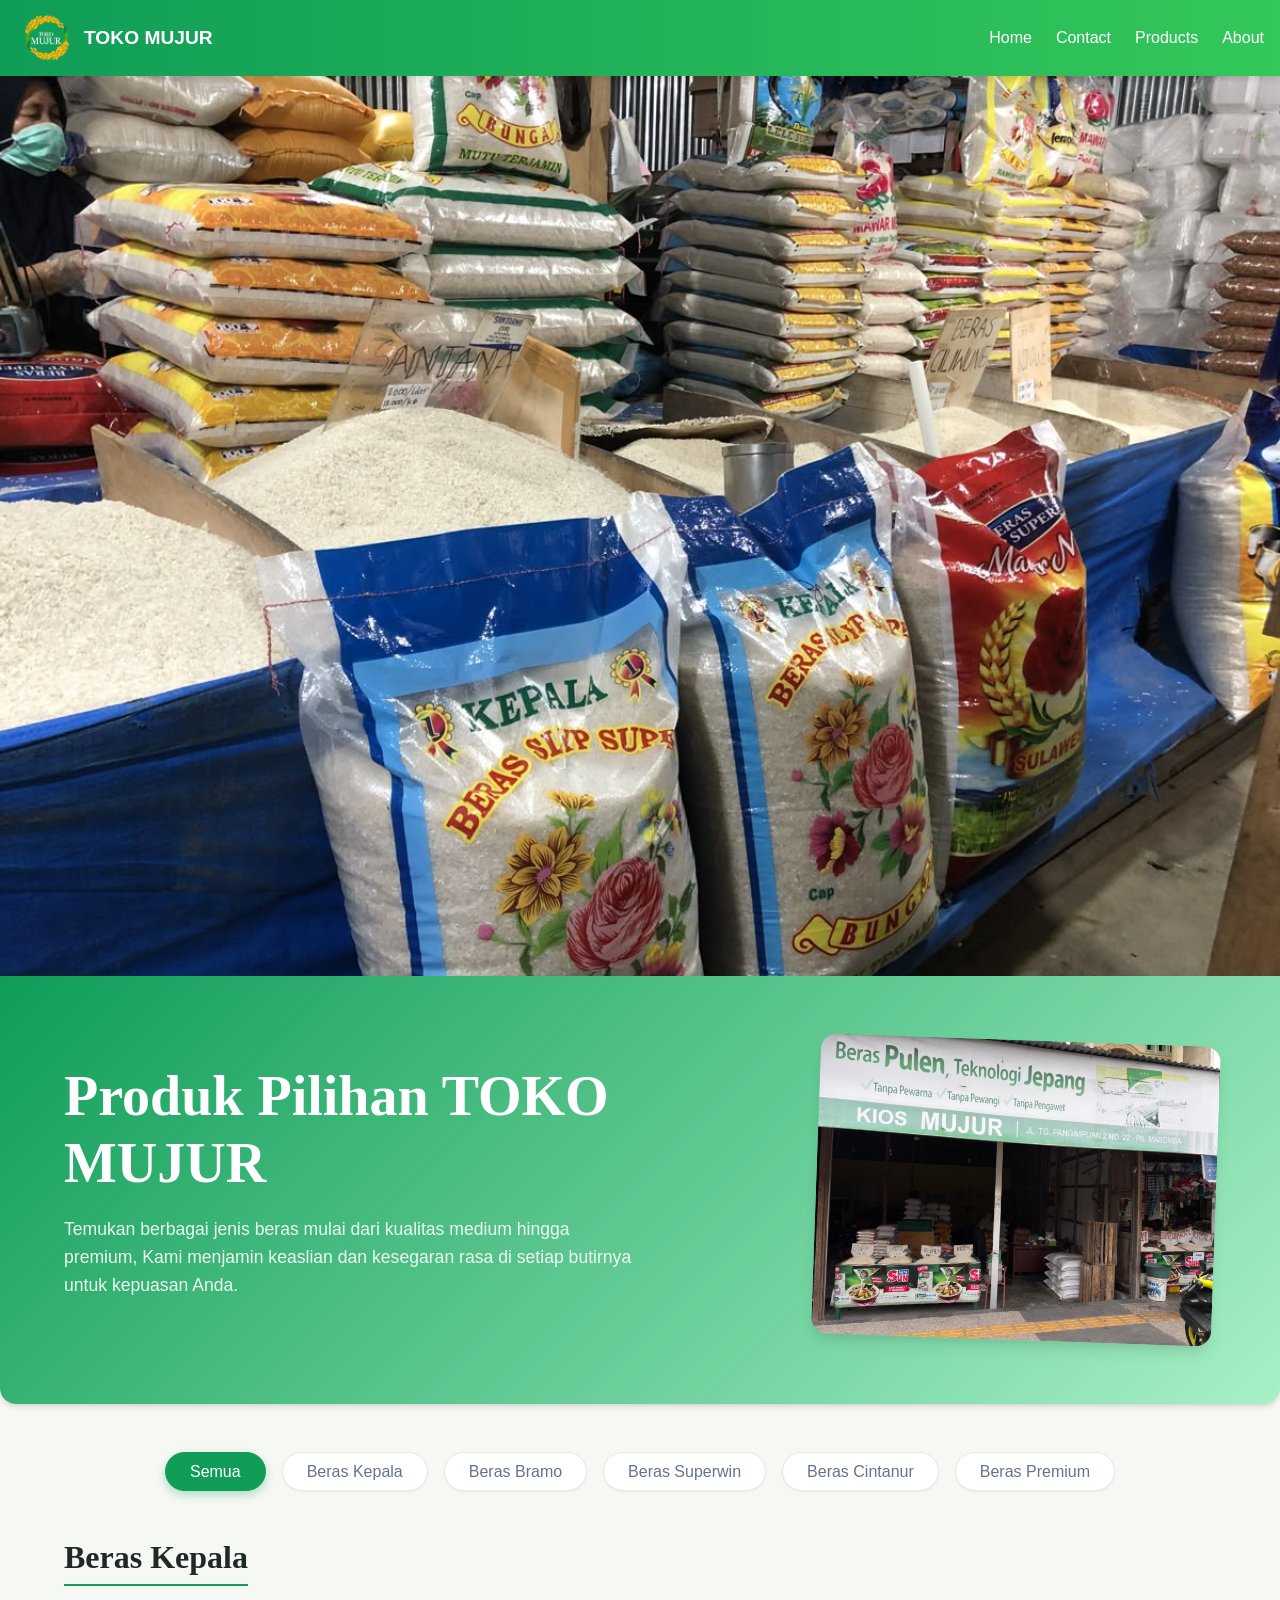
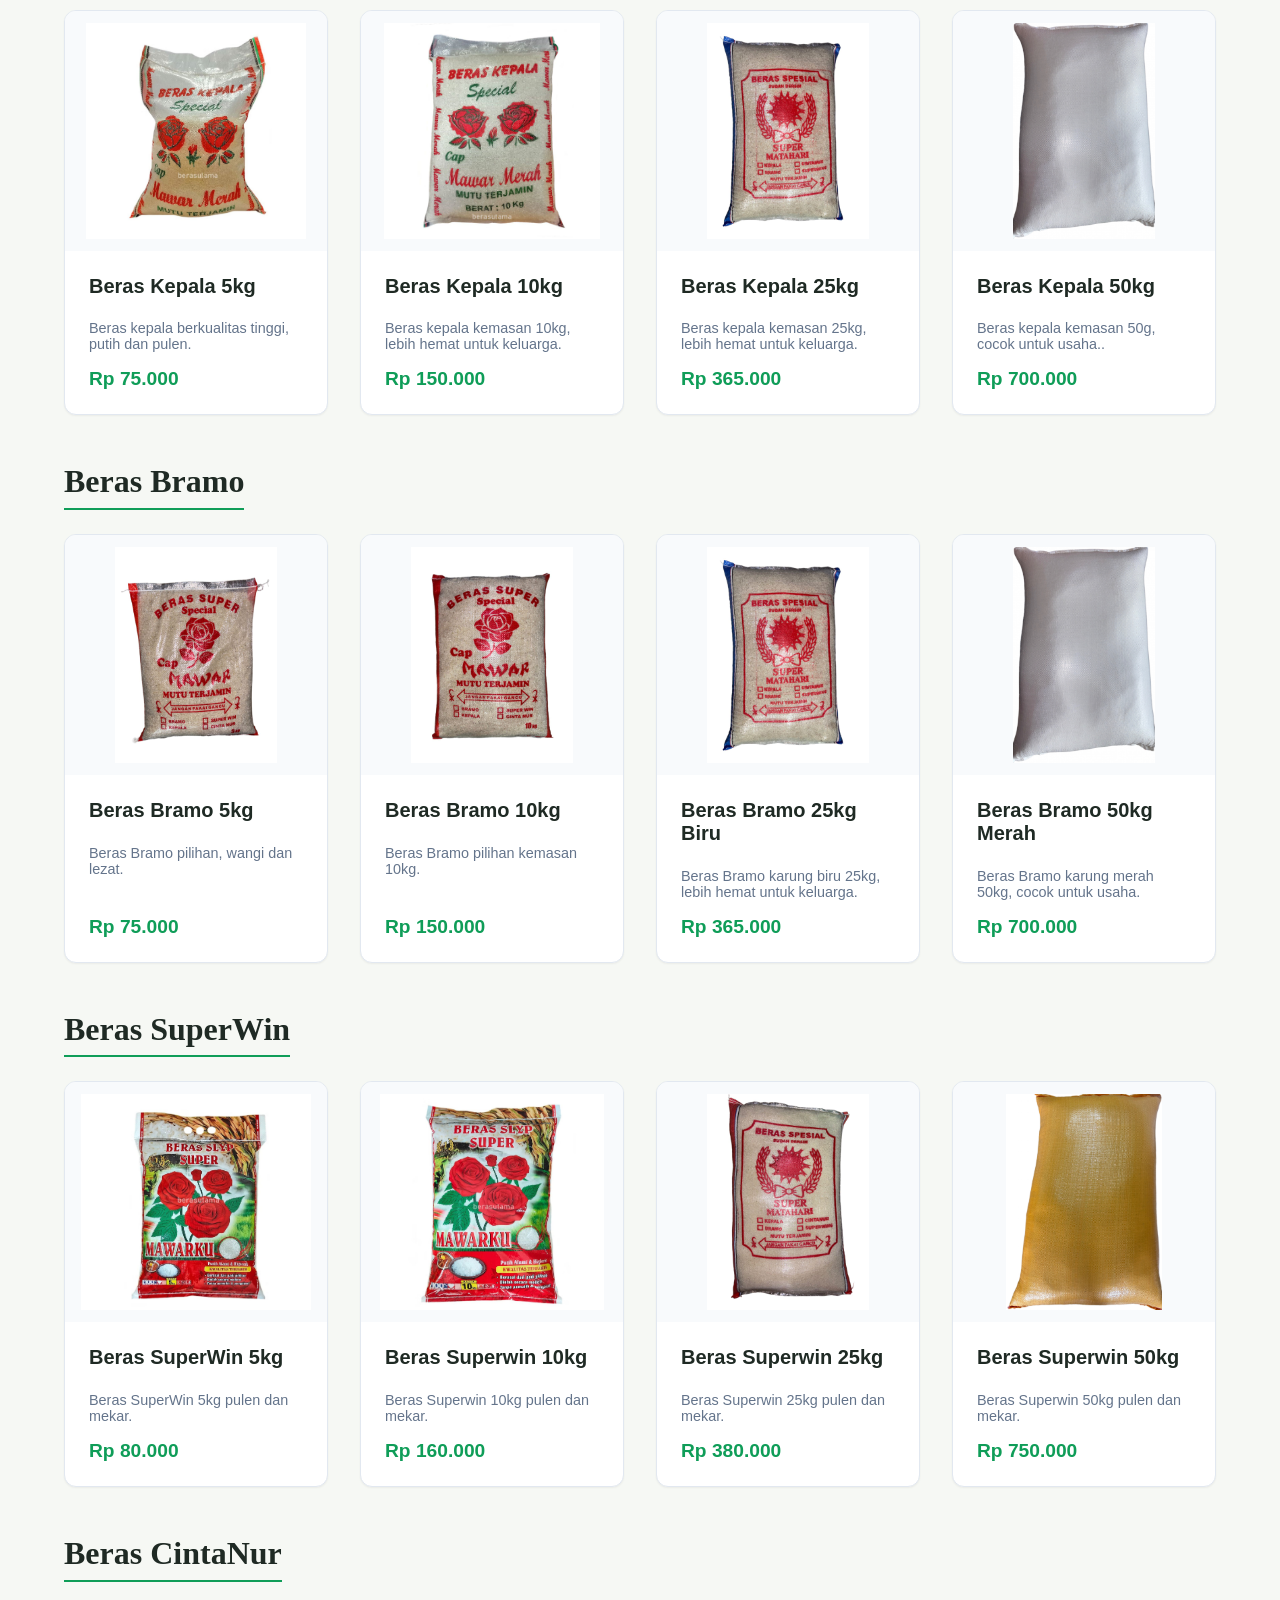
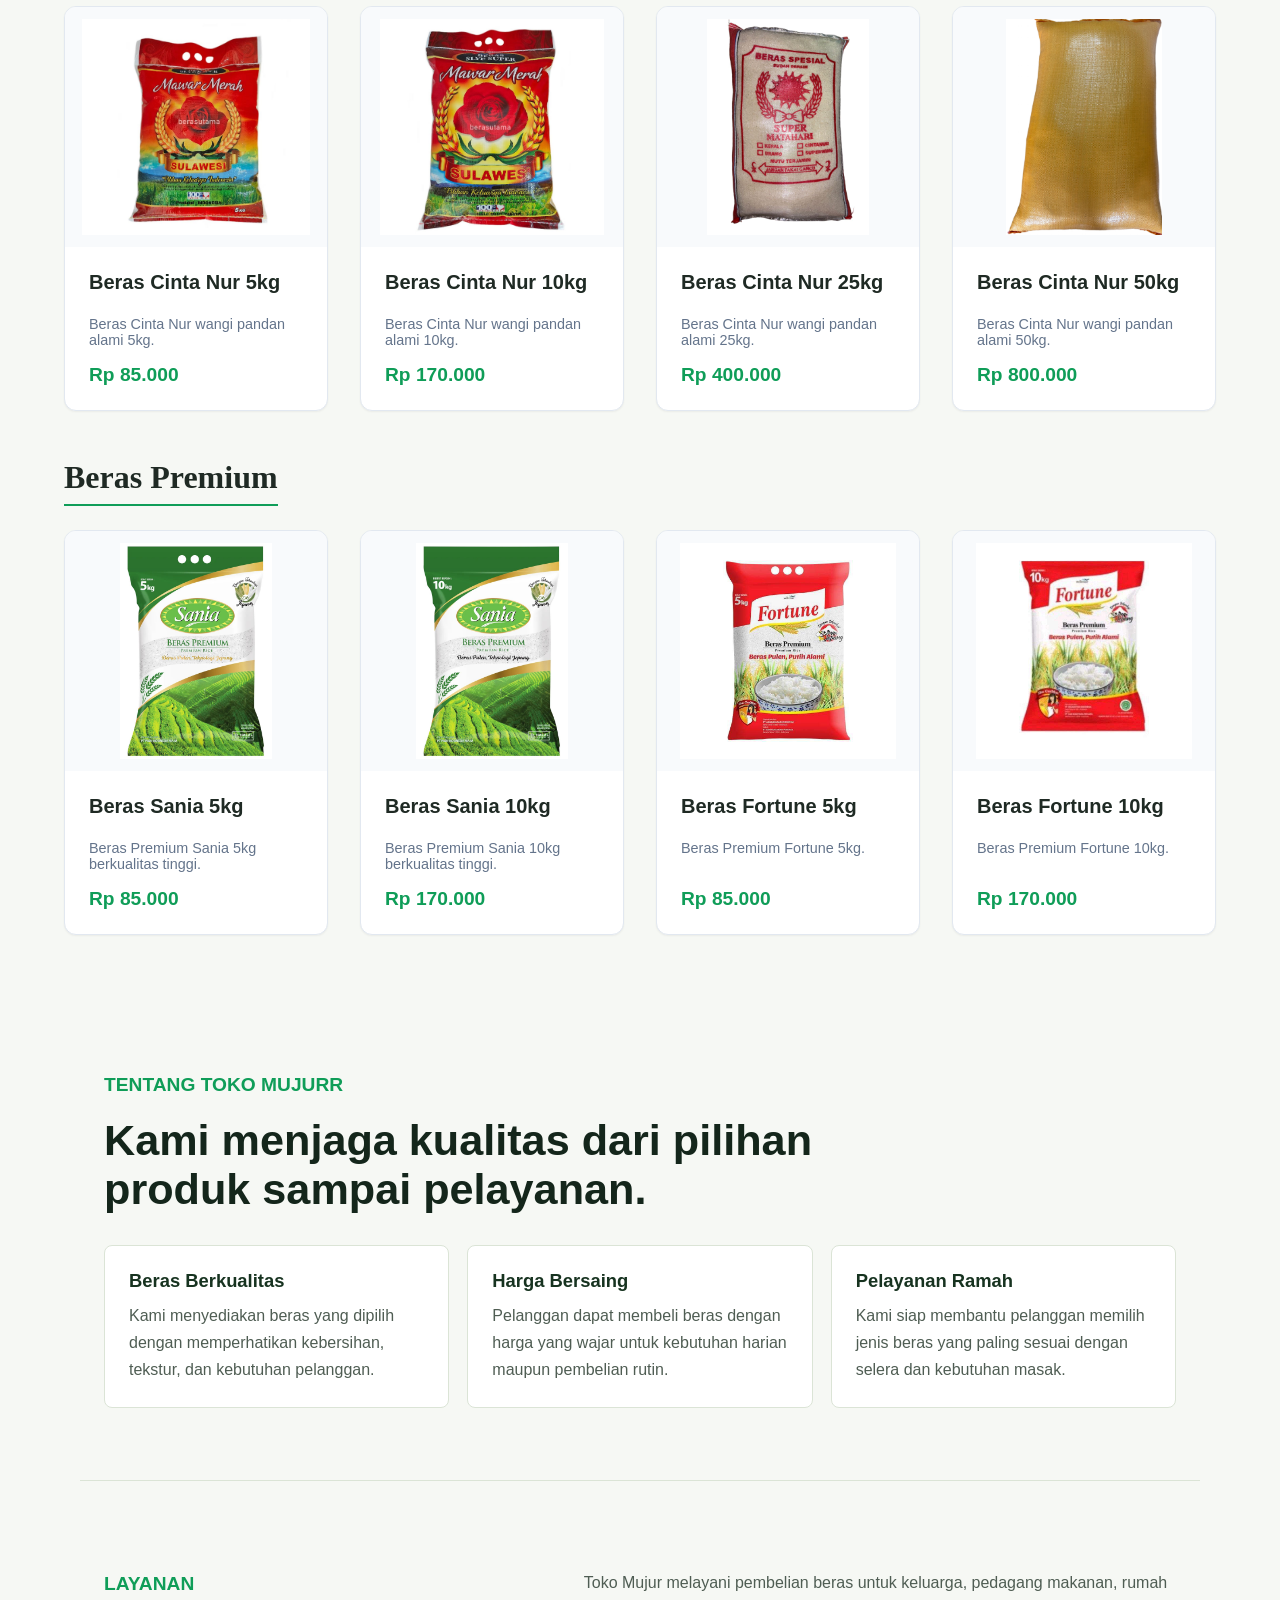
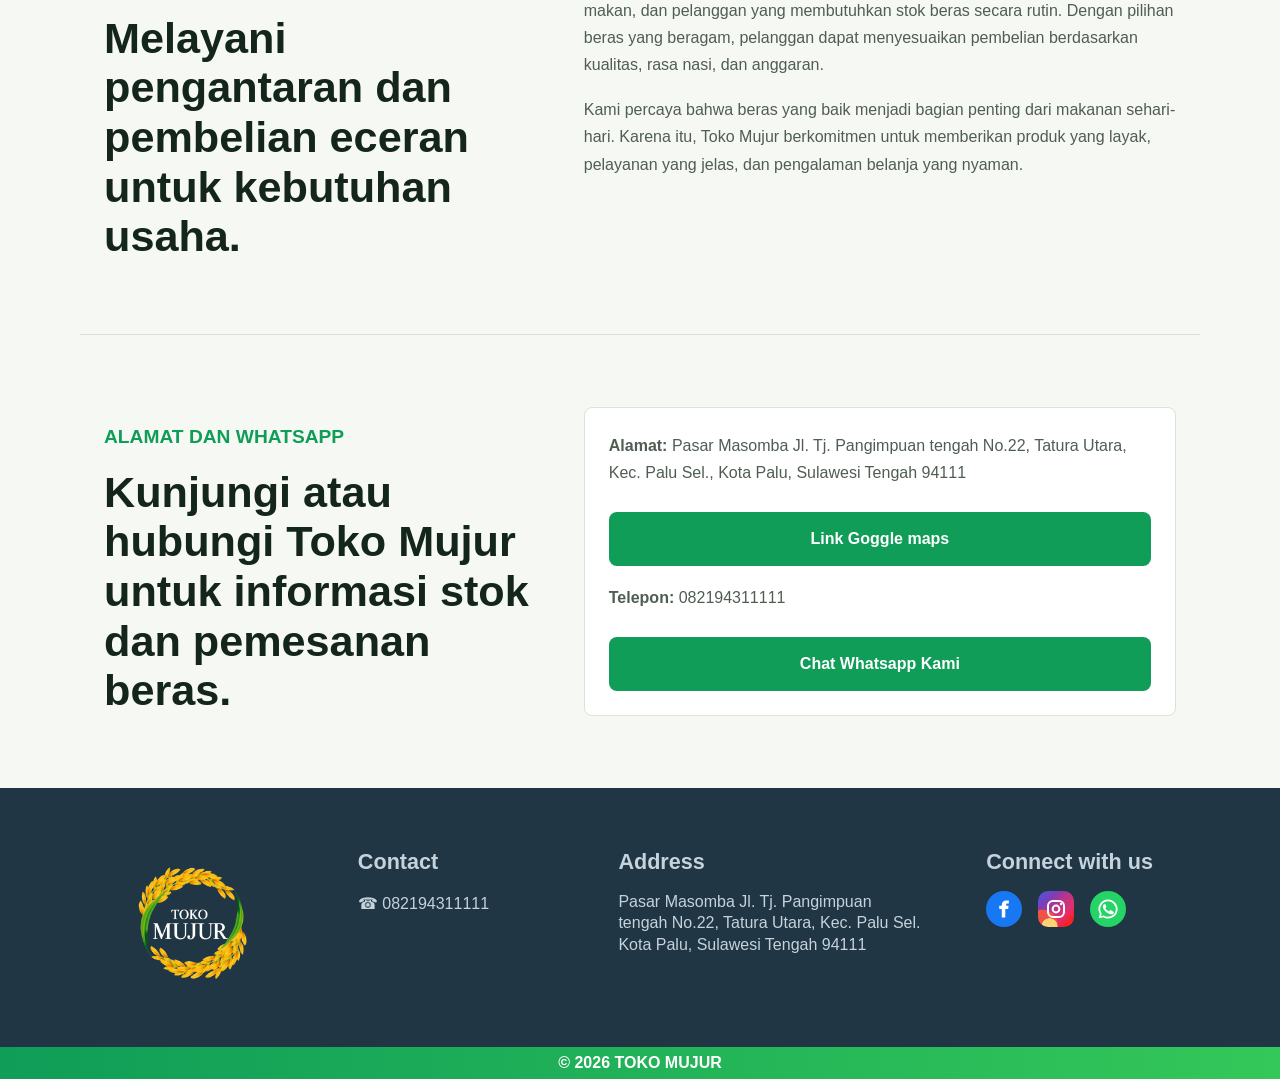
==== index.html @ 4d331cbc "update deskripsi" ====
<!DOCTYPE html>
<html lang="en">
<head>
    <meta charset="UTF-8">
    <meta name="viewport" content="width=device-width, initial-scale=1.0">
    <title>Document</title>
    <link rel="stylesheet" href="css/style.css">
    <link rel="stylesheet" href="css/home.css">
    <link rel="stylesheet" href="css/product.css">
    <link rel="stylesheet" href="css/footer.css">
    <link rel="stylesheet" href="css/about.css">

</head>
<body>
    <nav class="navbar">
  <div class="navbar-left">
    <img src="assets/logo.png" alt="Logo" class="logo" />
    <span class="site-name">TOKO MUJUR</span>
  </div>
  <ul class="navbar-menu" id="navbarMenu">
    <li class="menu-item"><a href="index.html">Home</a></li>
    <li class="menu-item"><a href="#footer">Contact</a></li>
    <li class="menu-item"><a href="#sectionProducts">Products</a></li>
    <li class="menu-item"><a href="#about">About</a></li>
  </ul>
  <button class="navbar-toggle" type="button" aria-label="Buka menu" aria-controls="navbarMenu" aria-expanded="false">
    <span></span>
    <span></span>
    <span></span>
  </button>
</nav>
<main>
    <section class="background"></section>

    <section class="section-products" id="sectionProducts">
    <div class="products-hero">
      <div class="hero-content">
        <h1 class="hero-title">Produk Pilihan TOKO MUJUR</h1>
        <p class="hero-desc">Temukan berbagai jenis beras mulai dari kualitas medium hingga premium, Kami menjamin keaslian dan kesegaran rasa di setiap butirnya untuk kepuasan Anda.</p>
      </div>
      <div class="hero-image">
        <img src="assets/fototoko.jpg" alt="Hero Toko Mujur" onerror="this.style.display='none'" />
      </div>
    </div>

    <div class="category-bar">
      <button class="cat-btn active" onclick="filterCategory('semua')">Semua</button>
      <button class="cat-btn" onclick="filterCategory('kepala')">Beras Kepala</button>
      <button class="cat-btn" onclick="filterCategory('bramo')">Beras Bramo</button>
      <button class="cat-btn" onclick="filterCategory('superwin')">Beras Superwin</button>
      <button class="cat-btn" onclick="filterCategory('cintanur')">Beras Cintanur</button>
      <button class="cat-btn" onclick="filterCategory('premium')">Beras Premium</button>
    </div>

    <div class="products-container">
      <div class="products-section" data-category="kepala">
        <h2 class="section-title">Beras Kepala</h2>
        <div class="products-grid" id="gridKepala"></div>
      </div>

      <div class="products-section" data-category="bramo">
        <h2 class="section-title">Beras Bramo</h2>
        <div class="products-grid" id="gridBramo"></div>
      </div>

      <div class="products-section" data-category="superwin">
        <h2 class="section-title">Beras SuperWin</h2>
        <div class="products-grid" id="gridSuperwin"></div>
      </div>

      <div class="products-section" data-category="cintanur">
        <h2 class="section-title">Beras CintaNur</h2>
        <div class="products-grid" id="gridCintanur"></div>
      </div>

      <div class="products-section" data-category="premium">
        <h2 class="section-title">Beras Premium</h2>
        <div class="products-grid" id="gridPremium"></div>
      </div>
    </div>
    </section>

    <section id="about" class="about-page">
      <section class="content-section">
            <div class="section-heading" id="TENTANG TOKO MUJUR">
                <p class="eyebrow">TENTANG TOKO MUJURr</p>
                <h2>Kami menjaga kualitas dari pilihan produk sampai pelayanan.</h2>
            </div>
            <div class="feature-grid">
                <article class="feature-card">
                    <h3>Beras Berkualitas</h3>
                    <p>Kami menyediakan beras yang dipilih dengan memperhatikan kebersihan, tekstur, dan kebutuhan pelanggan.</p>
                </article>
                <article class="feature-card">
                    <h3>Harga Bersaing</h3>
                    <p>Pelanggan dapat membeli beras dengan harga yang wajar untuk kebutuhan harian maupun pembelian rutin.</p>
                </article>
                <article class="feature-card">
                    <h3>Pelayanan Ramah</h3>
                    <p>Kami siap membantu pelanggan memilih jenis beras yang paling sesuai dengan selera dan kebutuhan masak.</p>
                </article>
            </div>
        </section>

        <section class="split-section" id="LAYANAN">
            <div>
                <p class="eyebrow">LAYANAN</p>
                <h2>Melayani pengantaran dan pembelian eceran untuk kebutuhan usaha.</h2>
            </div>
            <div class="service-list">
                <p>
                    Toko Mujur melayani pembelian beras untuk keluarga, pedagang makanan, rumah makan, dan pelanggan yang membutuhkan stok beras secara rutin. Dengan pilihan beras yang beragam, pelanggan dapat menyesuaikan pembelian berdasarkan kualitas, rasa nasi, dan anggaran.
                </p>
                <p>
                    Kami percaya bahwa beras yang baik menjadi bagian penting dari makanan sehari-hari. Karena itu, Toko Mujur berkomitmen untuk memberikan produk yang layak, pelayanan yang jelas, dan pengalaman belanja yang nyaman.
                </p>
            </div>
        </section>

        <section class="contact-section" id="Kontak">
            <div>
                <p class="eyebrow">Alamat Dan Whatsapp</p>
                <h2>Kunjungi atau hubungi Toko Mujur untuk informasi stok dan pemesanan beras.</h2>
            </div>
            <div class="contact-card">
                <p><strong>Alamat:</strong> Pasar Masomba Jl. Tj. Pangimpuan tengah No.22, Tatura Utara, Kec. Palu Sel., Kota Palu, Sulawesi Tengah 94111</p>
                <a class="Goggle-Maps-Link" href="https://maps.app.goo.gl/m2FLZZwm8TaA6cQ47?g_st=ic" target="_blank" rel="noopener noreferrer">Link Goggle maps</a>
                <p><strong>Telepon:</strong> 082194311111</p>
                <a class="whatsapp-link" href="https://wa.me/6282194311111" target="_blank" rel="noopener noreferrer">Chat Whatsapp Kami</a>
            </div>
        </section>
    </section>
</main>
<footer id="footer">
  <div class="footer-main">
    <div class="footer-brand">
      <img src="assets/logo.png" alt="TOKO MUJUR" onerror="this.style.display='none'" />
    </div>

    <div class="footer-col footer-contact">
      <h4>Contact</h4>
      <p><span aria-hidden="true">&#9742;</span> 082194311111</p>
    </div>

    <div class="footer-col footer-address">
      <h4>Address</h4>
      <address>Pasar Masomba Jl. Tj. Pangimpuan tengah No.22, Tatura Utara, Kec. Palu Sel.<br>Kota Palu, Sulawesi Tengah 94111</address>
    </div>

    <div class="footer-col">
      <h4>Connect with us</h4>
      <div class="social-links">
        <a class="social-link facebook" href="#" title="Facebook" aria-label="Facebook">
          <svg viewBox="0 0 24 24" aria-hidden="true">
            <path d="M14.4 8.4V6.9c0-.7.5-.9 1-.9h1.9V2.7c-.3 0-1.5-.1-2.9-.1-2.9 0-4.8 1.7-4.8 4.9v.9H6.8v3.7h2.8v9.3h3.8v-9.3h3.1l.5-3.7h-3.6Z"/>
          </svg>
        </a>
        <a class="social-link instagram" href="https://www.instagram.com/alfiii.as_?igsh=MXhyMnNmOGh0M3g5Mg%3D%3D&utm_source=qr" target="_blank" rel="noopener noreferrer" title="Instagram" aria-label="Instagram">
          <svg viewBox="0 0 24 24" aria-hidden="true">
            <rect x="4" y="4" width="16" height="16" rx="5" fill="none" stroke="currentColor" stroke-width="2"/>
            <circle cx="12" cy="12" r="3.4" fill="none" stroke="currentColor" stroke-width="2"/>
            <circle cx="17" cy="7" r="1.2"/>
          </svg>
        </a>
        <a class="social-link whatsapp" href="https://wa.me/6282194311111" target="_blank" rel="noopener noreferrer" title="WhatsApp" aria-label="WhatsApp">
          <svg viewBox="0 0 24 24" aria-hidden="true">
            <path d="M12 2.5A9.5 9.5 0 0 0 3.8 16.8L2.7 21.3l4.6-1.1A9.5 9.5 0 1 0 12 2.5Zm0 17.3a7.8 7.8 0 0 1-4-1.1l-.3-.2-2.7.7.7-2.6-.2-.3A7.8 7.8 0 1 1 12 19.8Zm4.3-5.9c-.2-.1-1.4-.7-1.6-.8-.2-.1-.4-.1-.6.1-.2.3-.7.8-.8 1-.2.2-.3.2-.6.1-.2-.1-1-.4-1.9-1.2-.7-.6-1.2-1.4-1.3-1.6-.1-.3 0-.4.1-.5l.4-.5c.1-.2.2-.3.3-.5.1-.2 0-.4 0-.5 0-.1-.6-1.4-.8-1.9-.2-.5-.4-.4-.6-.4h-.5c-.2 0-.5.1-.7.3-.2.3-.9.9-.9 2.2 0 1.3 1 2.6 1.1 2.8.1.2 1.9 3 4.7 4.1.7.3 1.2.5 1.6.6.7.2 1.3.2 1.8.1.5-.1 1.4-.6 1.6-1.1.2-.6.2-1 .2-1.1 0-.2-.2-.3-.4-.4Z"/>
          </svg>
        </a>
      </div>
    </div>
  </div>
  <div class="footer-bottom">&copy; 2026 TOKO MUJUR</div>
</footer>

<script src="javascript/navbar.js"></script>
<script src="javascript/product.js"></script>
<script src="javascript/footer.js"></script>
<script src="javascript/about.js"></script>
</body>
</html>
---- css/style.css ----
.navbar {
  position: sticky;
  top: 0;
  z-index: 1000;
  display: flex;
  justify-content: space-between;
  align-items: center;
  padding: 0.5rem 1rem;
  background: linear-gradient(90deg, #0F9D58, #34C759);
  color: #ffffff;
  font-family: 'Inter', sans-serif;
  box-shadow: 0 4px 6px rgba(0,0,0,0.1);
}

.navbar-left {
  display: flex;
  align-items: center;
  flex-shrink: 0;
}

.logo {
  height: 60px;
  width: auto;
  margin-right: 0.5rem;
}

.site-name {
  font-size: 1.2rem;
  font-weight: 600;
}

.navbar-menu {
  list-style: none;
  display: flex;
  justify-content: flex-end;
  align-items: center;
  gap: 1.5rem;
  margin: 0 0 0 auto;
  padding: 0;
}

.menu-item a {
  color: #ffffff;
  text-decoration: none;
  font-size: 1rem;
  position: relative;
  transition: color 0.3s ease;
}

.menu-item a:hover {
  color: #A8F0C6;
}

.navbar-toggle {
  display: none;
  width: 44px;
  height: 44px;
  margin-left: auto;
  border: 1px solid rgba(255, 255, 255, 0.45);
  border-radius: 8px;
  background: rgba(255, 255, 255, 0.12);
  cursor: pointer;
  align-items: center;
  justify-content: center;
  flex-direction: column;
  gap: 5px;
}

.navbar-toggle span {
  display: block;
  width: 22px;
  height: 2px;
  border-radius: 99px;
  background: #ffffff;
  transition: transform 0.25s ease, opacity 0.25s ease;
}

.navbar-toggle.is-open span:nth-child(1) {
  transform: translateY(7px) rotate(45deg);
}

.navbar-toggle.is-open span:nth-child(2) {
  opacity: 0;
}

.navbar-toggle.is-open span:nth-child(3) {
  transform: translateY(-7px) rotate(-45deg);
}

.dropdown {
  position: relative;
}

.dropbtn::after {
  content: " v";
  font-size: 0.8rem;
}

.dropdown-content {
  display: none;
  position: absolute;
  background: #ffffff;
  min-width: 150px;
  box-shadow: 0 8px 16px rgba(0,0,0,0.2);
  z-index: 1;
  border-radius: 4px;
  padding: 0.5rem 0;
}

.dropdown-content a {
  color: #0F9D58;
  padding: 0.5rem 1rem;
  text-decoration: none;
  display: block;
  font-size: 0.9rem;
  transition: background 0.2s;
}

.dropdown-content a:hover {
  background: #A8F0C6;
  color: #ffffff;
}

.dropdown:hover .dropdown-content {
  display: block;
}

@media (max-width: 768px) {
  .navbar {
    align-items: center;
    flex-wrap: wrap;
    padding: 0.5rem 1rem;
  }

  .navbar-toggle {
    display: inline-flex;
  }

  .navbar-menu {
    display: none;
    flex-direction: column;
    align-items: stretch;
    width: 100%;
    gap: 0;
    margin: 0.75rem 0 0;
    padding: 0.5rem 0;
    border-top: 1px solid rgba(255, 255, 255, 0.28);
  }

  .navbar-menu.is-open {
    display: flex;
  }

  .menu-item {
    width: 100%;
  }

  .menu-item a {
    display: block;
    padding: 0.85rem 0.25rem;
  }
}
---- css/home.css ----
.background {
    width: 100vw;
    background-image: url("/assets/home.jpg");
    height: 100vh;
    background-size: 100vw;
    background-repeat: no-repeat;
}
---- css/product.css ----
/* Products Page Core Variables */
:root {
  --primary-color: #0F9D58;
  --primary-hover: #0b7d46;
  --bg-color: #f8fafc;
  --card-bg: #ffffff;
  --text-white: #fff;
  --text-muted: #64748b;
  --border-color: #e2e8f0;
  --shadow-sm: 0 1px 2px 0 rgba(0, 0, 0, 0.05);
  --shadow-md: 0 4px 6px -1px rgba(0, 0, 0, 0.1), 0 2px 4px -1px rgba(0, 0, 0, 0.06);
  --shadow-lg: 0 10px 15px -3px rgba(0, 0, 0, 0.1), 0 4px 6px -2px rgba(0, 0, 0, 0.05);
  --radius-md: 12px;
  --radius-lg: 16px;
  --transition: all 0.3s ease;
}

body.products-page {
  background-color: var(--bg-color);
  font-family: 'DM Sans', sans-serif;
  color: var(--text-white);
  margin: 0;
  padding: 0;
}

/* Hero Section */
.products-hero {
  display: flex;
  align-items: center;
  justify-content: space-between;
  padding: 4rem 5%;
  background: linear-gradient(135deg, #0F9D58 0%, #A8F0C6 100%);
  color: white;
  border-radius: 0 0 var(--radius-lg) var(--radius-lg);
  margin-bottom: 2rem;
  box-shadow: var(--shadow-md);
  overflow: hidden;
}

.hero-content {
  flex: 1;
  max-width: 600px;
  animation: slideInLeft 0.8s ease-out;
}

.hero-sub {
  font-size: 1.2rem;
  text-transform: uppercase;
  letter-spacing: 2px;
  margin-bottom: 0.5rem;
  opacity: 0.9;
}

.hero-title {
  font-family: 'Playfair Display', serif;
  font-size: 3.5rem;
  margin: 0 0 1rem 0;
  line-height: 1.2;
  color: #ffffff;
}

.hero-desc {
  font-size: 1.1rem;
  line-height: 1.6;
  opacity: 0.9;
}

.hero-image {
  flex: 1;
  display: flex;
  justify-content: flex-end;
  animation: slideInRight 0.8s ease-out;
}

.hero-image img {
  max-width: 100%;
  height: 300px;
  object-fit: cover;
  border-radius: var(--radius-lg);
  box-shadow: var(--shadow-lg);
  transform: rotate(2deg);
  transition: var(--transition);
}

.hero-image img:hover {
  transform: rotate(0deg) scale(1.05);
}

/* Category Bar */
.category-bar {
  display: flex;
  justify-content: center;
  gap: 1rem;
  padding: 1rem 5%;
  margin-bottom: 2rem;
  flex-wrap: wrap;
}

.cat-btn {
  background: var(--card-bg);
  border: 1px solid var(--border-color);
  padding: 0.6rem 1.5rem;
  border-radius: 30px;
  font-size: 1rem;
  font-weight: 500;
  color: var(--text-muted);
  cursor: pointer;
  transition: var(--transition);
  box-shadow: var(--shadow-sm);
}

.cat-btn:hover {
  border-color: var(--primary-color);
  color: var(--primary-color);
  transform: translateY(-2px);
}

.cat-btn.active {
  background: var(--primary-color);
  color: white;
  border-color: var(--primary-color);
  box-shadow: 0 4px 10px rgba(15, 157, 88, 0.3);
}

/* Products Section */
.products-section {
  padding: 0 5% 3rem;
}

.section-title {
  font-family: 'Playfair Display', serif;
  font-size: 2rem;
  color: var(--text-dark);
  margin-bottom: 1.5rem;
  border-bottom: 2px solid var(--primary-color);
  display: inline-block;
  padding-bottom: 0.5rem;
}

/* Grid */
.products-grid {
  display: grid;
  grid-template-columns: repeat(auto-fill, minmax(250px, 1fr));
  gap: 2rem;
}

/* Product Card */
.product-card {
  background: var(--card-bg);
  border-radius: var(--radius-md);
  overflow: hidden;
  box-shadow: var(--shadow-sm);
  transition: var(--transition);
  border: 1px solid var(--border-color);
  position: relative;
  display: flex;
  flex-direction: column;
}

.product-card:hover {
  transform: translateY(-5px);
  box-shadow: var(--shadow-lg);
  border-color: var(--primary-hover);
}

.card-img-wrapper {
  position: relative;
  width: 100%;
  height: 240px;
  overflow: hidden;
  background: #f8fafc;
  cursor: pointer;
  padding: 0.75rem;
}

.card-img {
  width: 100%;
  height: 100%;
  object-fit: contain;
  transition: var(--transition);
}

.product-card:hover .card-img {
  transform: none;
}

.card-body {
  padding: 1.5rem;
  display: flex;
  flex-direction: column;
  flex: 1;
}

.card-title {
  font-size: 1.25rem;
  margin: 0 0 0.5rem 0;
  color: var(--text-dark);
  font-weight: 600;
}

.card-desc {
  font-size: 0.9rem;
  color: var(--text-muted);
  margin-bottom: 1rem;
  flex: 1;
  display: -webkit-box;
  line-clamp: 2;
  -webkit-box-orient: vertical;
  overflow: hidden;
}

.card-footer {
  display: flex;
  justify-content: space-between;
  align-items: center;
  margin-top: auto;
}

.card-price {
  font-size: 1.2rem;
  font-weight: 700;
  color: var(--primary-color);
}

.btn-add {
  background: var(--primary-color);
  color: white;
  border: none;
  width: 40px;
  height: 40px;
  border-radius: 50%;
  font-size: 1.5rem;
  cursor: pointer;
  transition: var(--transition);
  display: flex;
  align-items: center;
  justify-content: center;
  box-shadow: var(--shadow-sm);
}

.btn-add:hover {
  background: var(--primary-hover);
  transform: scale(1.1);
}

/* Modal */
.modal-overlay {
  position: fixed;
  top: 0; left: 0; right: 0; bottom: 0;
  background: rgba(0,0,0,0.5);
  backdrop-filter: blur(5px);
  z-index: 1000;
  display: none;
  opacity: 0;
  transition: opacity 0.3s ease;
}

.modal-overlay.show {
  display: block;
  opacity: 1;
}

.item-modal {
  position: fixed;
  top: 50%; left: 50%;
  transform: translate(-50%, -50%) scale(0.9);
  background: var(--card-bg);
  width: 90%;
  max-width: 500px;
  border-radius: var(--radius-lg);
  z-index: 1001;
  display: none;
  opacity: 0;
  transition: all 0.3s cubic-bezier(0.175, 0.885, 0.32, 1.275);
  box-shadow: 0 25px 50px -12px rgba(0, 0, 0, 0.25);
  overflow: hidden;
}

.item-modal.show {
  display: block;
  opacity: 1;
  transform: translate(-50%, -50%) scale(1);
}

.modal-close {
  position: absolute;
  top: 1rem; right: 1rem;
  background: rgba(255,255,255,0.8);
  border: none;
  width: 32px; height: 32px;
  border-radius: 50%;
  font-size: 1.2rem;
  cursor: pointer;
  z-index: 10;
  transition: var(--transition);
}

.modal-close:hover {
  background: white;
  transform: rotate(90deg);
}

.modal-image {
  height: 250px;
  background: #f1f5f9;
  position: relative;
}

.modal-image img {
  width: 100%; height: 100%;
  object-fit: cover;
}

.modal-body {
  padding: 2rem;
}

.modal-body h3 {
  font-size: 1.5rem;
  margin: 0 0 0.5rem 0;
}

.modal-body p {
  color: var(--text-muted);
  line-height: 1.6;
  margin-bottom: 1.5rem;
}

.modal-price {
  font-size: 1.5rem !important;
  font-weight: bold;
  color: var(--primary-color) !important;
}

.modal-qty {
  display: flex;
  align-items: center;
  gap: 1rem;
  margin: 1.5rem 0;
}

.modal-qty button {
  width: 36px; height: 36px;
  border-radius: 50%;
  border: 1px solid var(--border-color);
  background: white;
  font-size: 1.2rem;
  cursor: pointer;
  transition: var(--transition);
}

.modal-qty button:hover {
  border-color: var(--primary-color);
  color: var(--primary-color);
}

.modal-qty span {
  font-weight: bold;
  font-size: 1.2rem;
  min-width: 20px;
  text-align: center;
}

.btn-add-modal {
  width: 100%;
  padding: 1rem;
  background: var(--primary-color);
  color: white;
  border: none;
  border-radius: var(--radius-md);
  font-size: 1.1rem;
  font-weight: bold;
  cursor: pointer;
  transition: var(--transition);
}

.btn-add-modal:hover {
  background: var(--primary-hover);
  transform: translateY(-2px);
}

/* Cart Sidebar */
.cart-overlay {
  position: fixed;
  top: 0; left: 0; right: 0; bottom: 0;
  background: rgba(0,0,0,0.5);
  backdrop-filter: blur(2px);
  z-index: 1050;
  display: none;
  opacity: 0;
  transition: opacity 0.3s ease;
}
.cart-overlay.show {
  display: block; opacity: 1;
}

.cart-sidebar {
  position: fixed;
  top: 0; right: -400px;
  width: 100%; max-width: 400px;
  height: 100vh;
  background: white;
  z-index: 1051;
  box-shadow: -5px 0 15px rgba(0,0,0,0.1);
  display: flex;
  flex-direction: column;
  transition: right 0.4s cubic-bezier(0.175, 0.885, 0.32, 1.275);
}

.cart-sidebar.open {
  right: 0;
}

.cart-header {
  padding: 1.5rem;
  border-bottom: 1px solid var(--border-color);
  display: flex;
  justify-content: space-between;
  align-items: center;
}

.cart-header h3 {
  margin: 0;
  font-size: 1.3rem;
}

.btn-close-cart {
  background: none;
  border: none;
  font-size: 1.5rem;
  cursor: pointer;
  color: var(--text-muted);
  transition: var(--transition);
}

.btn-close-cart:hover {
  color: #ef4444;
  transform: rotate(90deg);
}

.cart-items {
  flex: 1;
  overflow-y: auto;
  padding: 1.5rem;
  display: flex;
  flex-direction: column;
  gap: 1rem;
}

.empty-state {
  text-align: center;
  color: var(--text-muted);
  margin-top: 2rem;
  font-style: italic;
}

.cart-item {
  display: flex;
  align-items: center;
  gap: 1rem;
  padding-bottom: 1rem;
  border-bottom: 1px solid var(--border-color);
}

.cart-item-img {
  width: 60px; height: 60px;
  border-radius: 8px;
  object-fit: cover;
}

.cart-item-info {
  flex: 1;
}

.cart-item-title {
  font-weight: 600;
  margin: 0 0 0.25rem 0;
  font-size: 0.95rem;
}

.cart-item-price {
  color: var(--primary-color);
  font-weight: 500;
  margin: 0 0 0.5rem 0;
  font-size: 0.9rem;
}

.cart-item-qty {
  display: flex;
  align-items: center;
  gap: 0.5rem;
}

.cart-item-qty button {
  width: 24px; height: 24px;
  border-radius: 4px;
  border: 1px solid var(--border-color);
  background: white;
  cursor: pointer;
  display: flex;
  align-items: center;
  justify-content: center;
}

.cart-footer {
  padding: 1.5rem;
  border-top: 1px solid var(--border-color);
  background: #f8fafc;
}

.cart-total {
  display: flex;
  justify-content: space-between;
  font-size: 1.2rem;
  margin-bottom: 1rem;
}

.cart-total strong {
  color: var(--primary-color);
  font-size: 1.5rem;
}

.cart-note label {
  display: block;
  font-size: 0.9rem;
  color: var(--text-muted);
  margin-bottom: 0.5rem;
}

.cart-note textarea {
  width: 100%;
  border: 1px solid var(--border-color);
  border-radius: 8px;
  padding: 0.75rem;
  font-family: inherit;
  resize: vertical;
  min-height: 60px;
  margin-bottom: 1rem;
  box-sizing: border-box;
}

.btn-checkout {
  width: 100%;
  background: #25D366; /* WhatsApp Green */
  color: white;
  border: none;
  padding: 1rem;
  border-radius: var(--radius-md);
  font-size: 1.1rem;
  font-weight: bold;
  cursor: pointer;
  transition: var(--transition);
}

.btn-checkout:hover {
  background: #1da851;
  transform: translateY(-2px);
}

/* Toast */
.toast {
  position: fixed;
  bottom: 2rem;
  left: 50%;
  transform: translateX(-50%) translateY(100px);
  background: var(--text-dark);
  color: white;
  padding: 1rem 2rem;
  border-radius: 30px;
  font-weight: 500;
  opacity: 0;
  transition: all 0.3s cubic-bezier(0.175, 0.885, 0.32, 1.275);
  z-index: 2000;
  box-shadow: var(--shadow-lg);
}

.toast.show {
  transform: translateX(-50%) translateY(0);
  opacity: 1;
}

/* Animations */
@keyframes slideInLeft {
  from { opacity: 0; transform: translateX(-50px); }
  to { opacity: 1; transform: translateX(0); }
}

@keyframes slideInRight {
  from { opacity: 0; transform: translateX(50px); }
  to { opacity: 1; transform: translateX(0); }
}

@media (max-width: 768px) {
  .products-hero {
    flex-direction: column;
    text-align: center;
    padding: 2rem 5%;
  }
  
  .hero-image {
    margin-top: 2rem;
  }
  
  .hero-title {
    font-size: 2.5rem;
  }
}
---- css/footer.css ----
footer {
  background: #203644;
  color: #c6d2dc;
  font-family: 'Inter', sans-serif;
}

.footer-main {
  min-height: 190px;
  padding: 3.8rem 9vw 3rem;
  display: grid;
  grid-template-columns: 1fr 1.1fr 1.7fr 1fr;
  align-items: start;
  gap: 4rem;
}

.footer-brand {
  display: flex;
  justify-content:left;
}

.footer-brand img {
  width: 150px;
  height: 150px;
  object-fit: contain;
}

.footer-col h4 {
  font-size: 1.35rem;
  font-weight: 700;
  color: #c6d2dc;
  margin: 0 0 1rem;
}

.footer-col p,
.footer-col address {
  margin: 0;
  font-size: 1rem;
  color: #c6d2dc;
  line-height: 1.35;
  font-style: normal;
}

.footer-contact p {
  line-height: 1.6;
}

.footer-address {
  max-width: 420px;
}

.social-links {
  display: flex;
  align-items: center;
  gap: 1rem;
}

.social-link {
  width: 36px;
  height: 36px;
  display: inline-flex;
  align-items: center;
  justify-content: center;
  color: #ffffff;
  text-decoration: none;
  transition: transform 0.2s ease, filter 0.2s ease;
}

.social-link:hover {
  transform: translateY(-2px);
  filter: brightness(1.08);
}

.social-link svg {
  width: 100%;
  height: 100%;
  display: block;
  fill: currentColor;
}

.facebook {
  border-radius: 50%;
  background: #1877f2;
  padding: 7px;
}

.instagram {
  border-radius: 10px;
  background: radial-gradient(circle at 32% 98%, #fed373 0 18%, transparent 19%),
    radial-gradient(circle at 12% 95%, #f15245 0 33%, transparent 34%),
    linear-gradient(135deg, #405de6, #833ab4 28%, #c13584 50%, #e1306c 70%, #fd1d1d 88%, #f77737);
  padding: 6px;
}

.whatsapp {
  border-radius: 50%;
  background: #25d366;
  padding: 6px;
}

.footer-bottom {
  background: linear-gradient(90deg, #0F9D58, #34C759);
  color: #ffffff;
  font-size: 1rem;
  font-weight: 600;
  text-align: center;
  padding: 0.45rem 1rem;
}

@media (max-width: 900px) {
  .footer-main {
    grid-template-columns: repeat(2, minmax(0, 1fr));
    gap: 2.5rem;
    padding: 3rem 6vw;
  }

  .footer-brand {
    justify-content: flex-start;
  }
}

@media (max-width: 600px) {
  .footer-main {
    grid-template-columns: 1fr;
    gap: 1.8rem;
    min-height: auto;
  }
}
---- css/about.css ----
* {
  box-sizing: border-box;
}

html {
  scroll-behavior: smooth;
}

body {
  margin: 0;
  color: #1f2a24;
  background: #f6f8f4;
  font-family: Arial, Helvetica, sans-serif;
}

.content-section,
.split-section,
.contact-section {
  max-width: 1120px;
  margin: 0 auto;
  padding: 72px 24px;
}

.eyebrow {
  color: #0f9d58;
  font-size: 1.2rem;
  font-weight: 800;
  text-transform: uppercase;
}

h1,
h2,
h3,
p {
  letter-spacing: 0;
}

h1 {
  max-width: 720px;
  margin: 0;
  color: #14261b;
  font-size: clamp(2.25rem, 6vw, 4.6rem);
  line-height: 1.05;
}

h2 {
  margin: 0;
  color: #14261b;
  font-size: clamp(1.7rem, 3.6vw, 2.7rem);
  line-height: 1.15;
}

h3 {
  margin: 0 0 10px;
  color: #173320;
  font-size: 1.15rem;
}

.service-list p,
.contact-card p,
.feature-card p {
  color: #4f5d53;
  font-size: 1rem;
  line-height: 1.7;
}

.Goggle-Maps-Link {
  display: inline-flex;
  align-items: center;
  justify-content: center;
  min-height: 46px;
  padding: 0 18px;
  border-radius: 8px;
  background: #0f9d58;
  color: #ffffff;
  font-weight: 800;
  text-decoration: none;
}

.Goggle-Maps-Link:hover {
  background: #0b7d46;
}

.whatsapp-link {
  display: inline-flex;
  align-items: center;
  justify-content: center;
  min-height: 46px;
  padding: 0 18px;
  border-radius: 8px;
  background: #0f9d58;
  color: #ffffff;
  font-weight: 800;
  text-decoration: none;
}

.whatsapp-link:hover {
  background: #0b7d46;
}

.section-heading {
  max-width: 720px;
  margin-bottom: 30px;
}

.feature-grid {
  display: grid;
  grid-template-columns: repeat(3, minmax(0, 1fr));
  gap: 18px;
}

.feature-card,
.contact-card {
  border: 1px solid #dbe4d6;
  border-radius: 8px;
  background: #ffffff;
  padding: 24px;
}

.feature-card p,
.contact-card p {
  margin: 0;
}

.split-section,
.contact-section {
  display: grid;
  grid-template-columns: minmax(0, 0.85fr) minmax(0, 1.15fr);
  gap: 42px;
  border-top: 1px solid #dbe4d6;
}

.service-list p + p {
  margin-top: 18px;
}

.contact-card {
  display: grid;
  gap: 18px;
}

@media (max-width: 800px) {
  .split-section,
  .contact-section {
    grid-template-columns: 1fr;
  }

  .feature-grid {
    grid-template-columns: 1fr;
  }
}

@media (max-width: 520px) {
  .content-section,
  .split-section,
  .contact-section {
    padding: 48px 18px;
  }

}
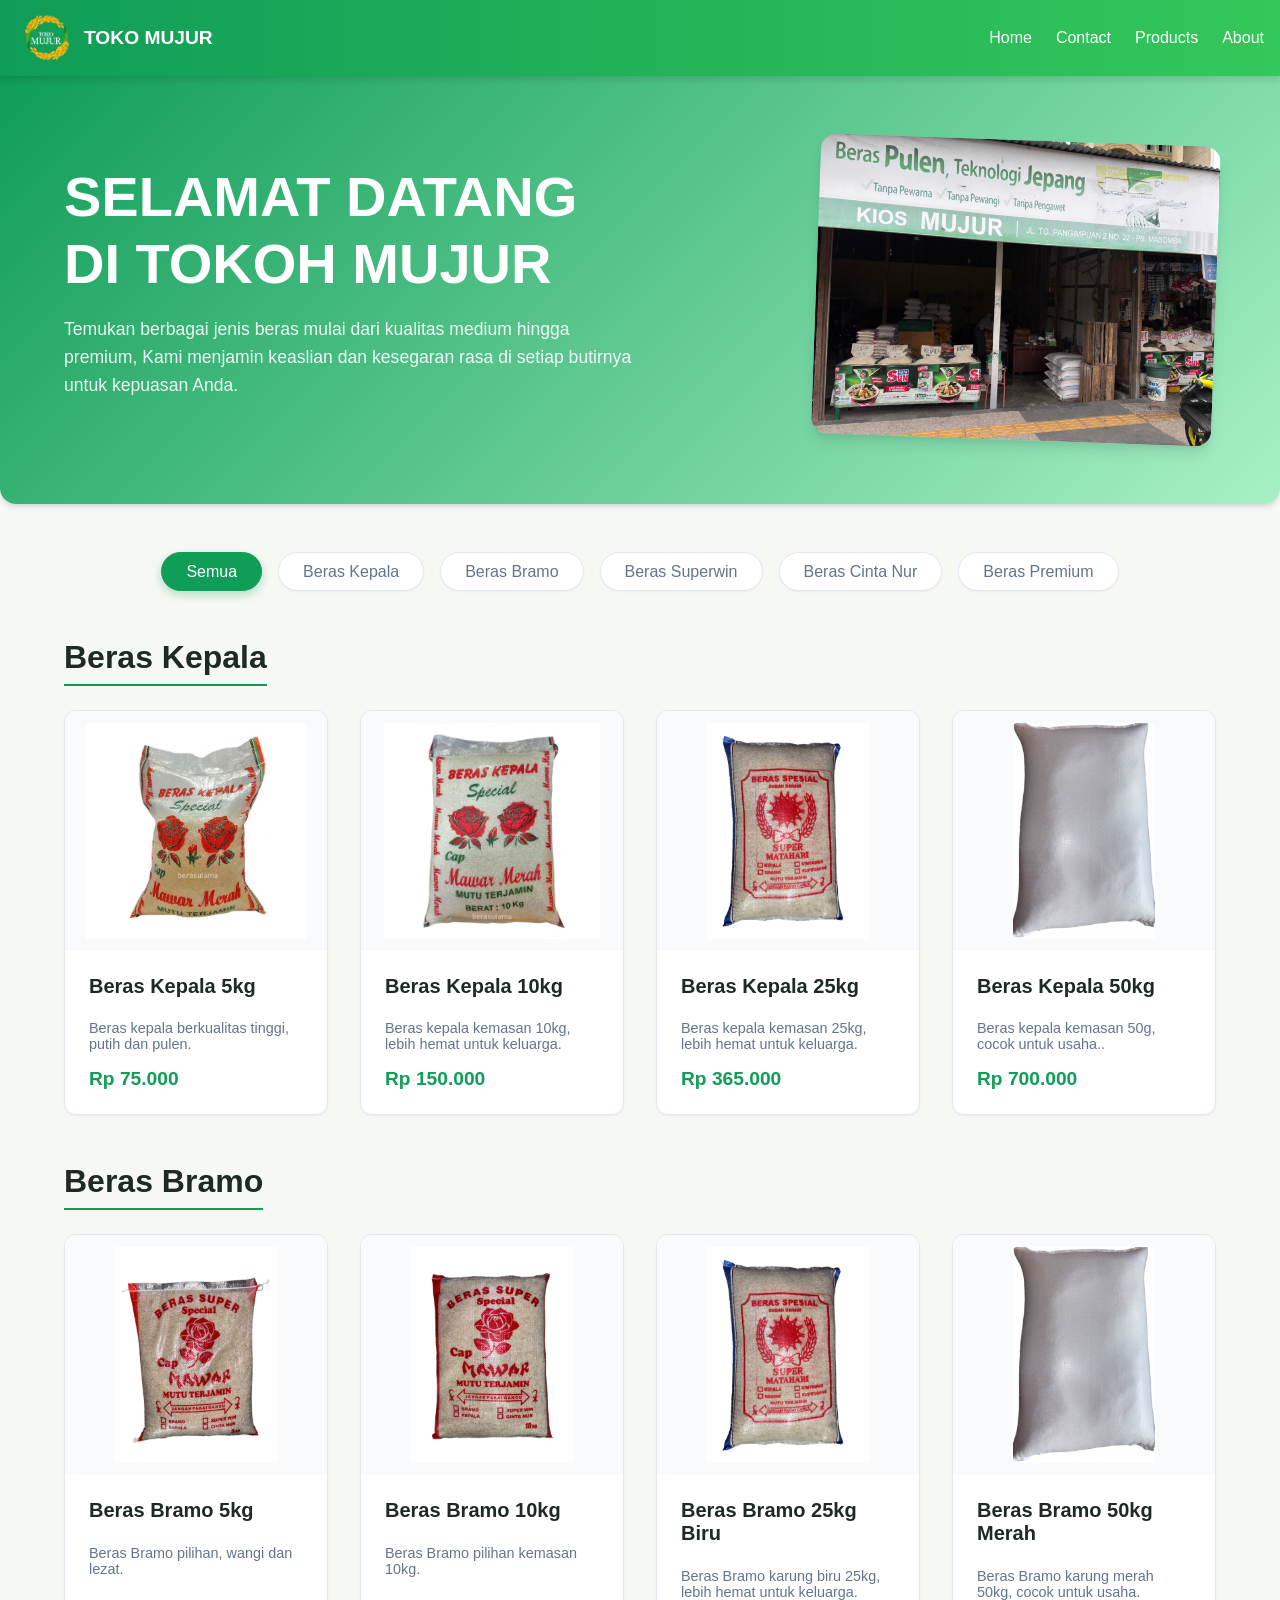
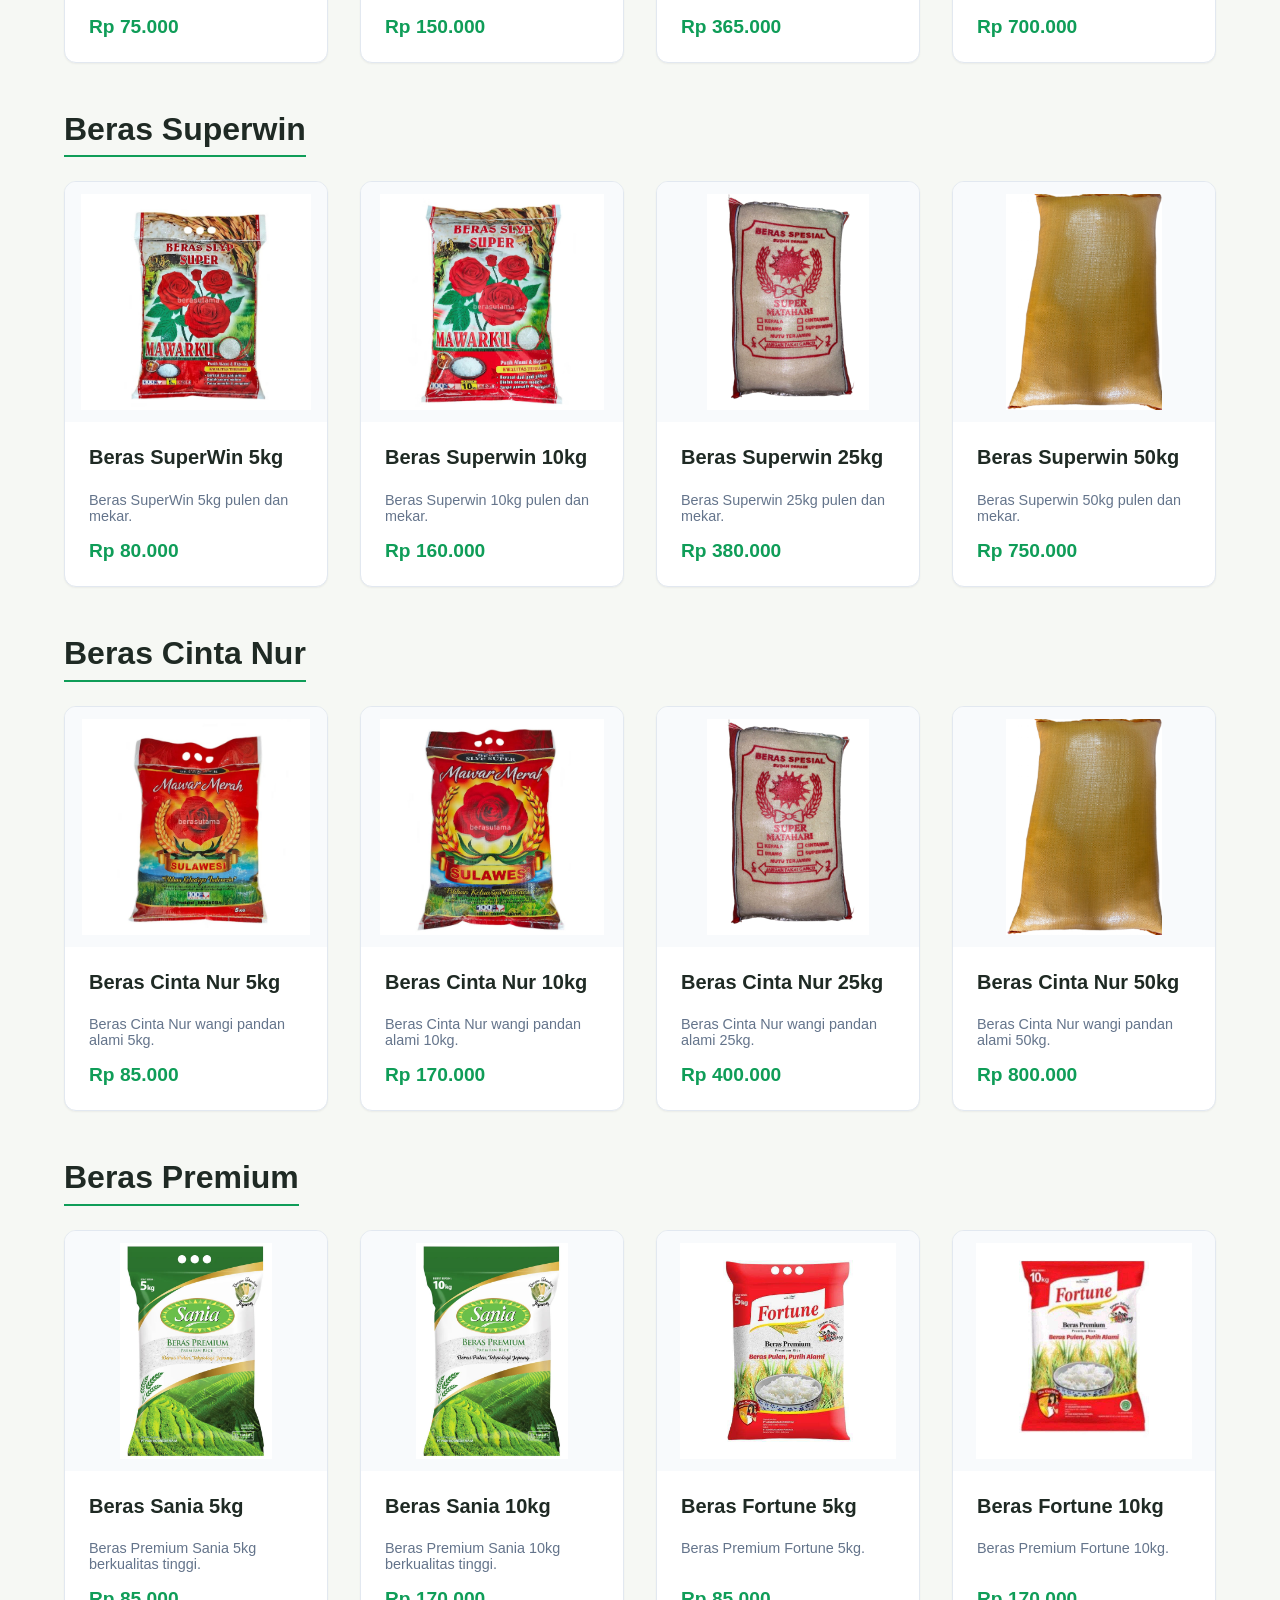
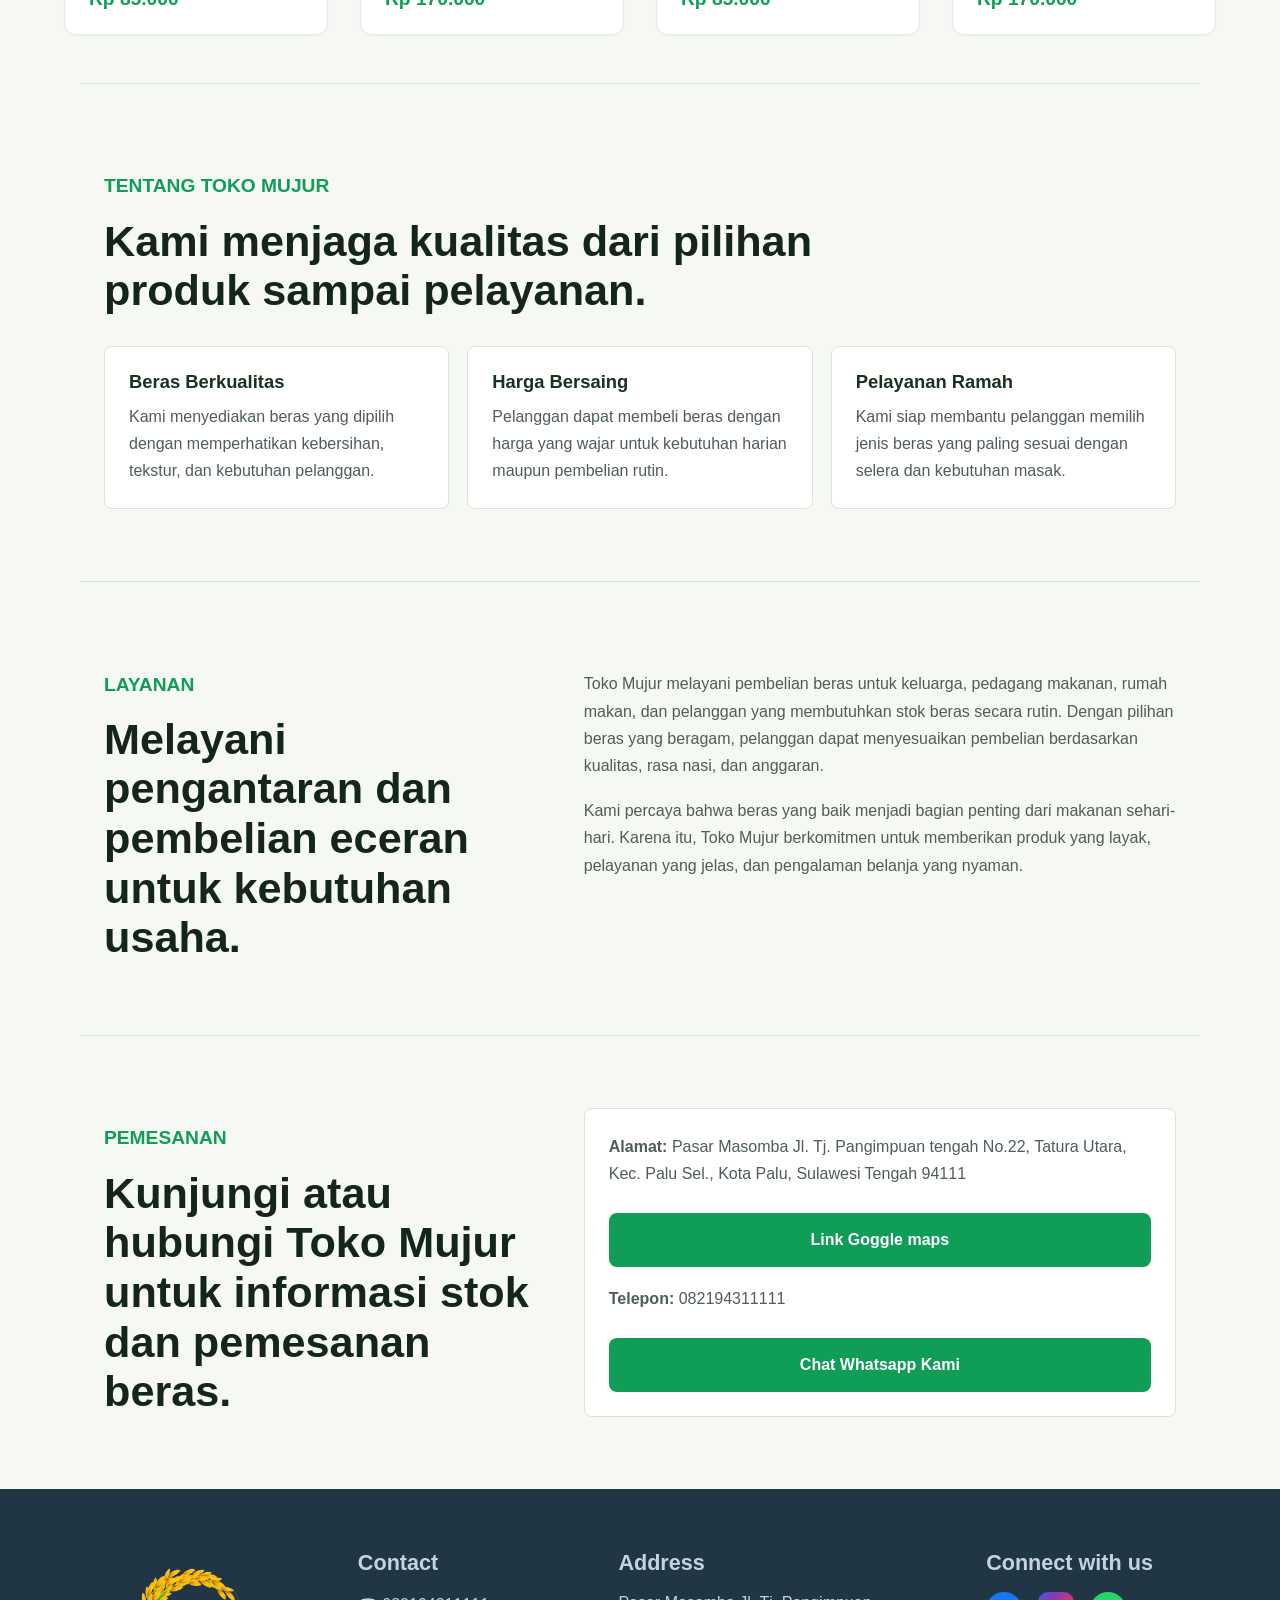
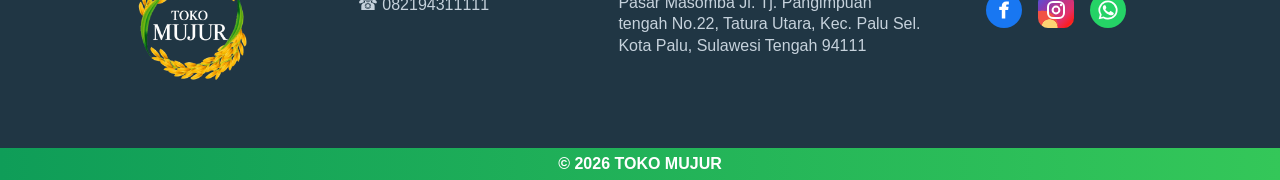
==== commit 4e1ae0bf: "update homepage" ====
--- a/index.html
+++ b/index.html
@@ -3,7 +3,7 @@
 <head>
     <meta charset="UTF-8">
     <meta name="viewport" content="width=device-width, initial-scale=1.0">
-    <title>Document</title>
+    <title>Toko Mujur</title>
     <link rel="stylesheet" href="css/style.css">
     <link rel="stylesheet" href="css/home.css">
     <link rel="stylesheet" href="css/product.css">
@@ -30,12 +30,12 @@
   </button>
 </nav>
 <main>
-    <section class="background"></section>
+    <!-- <section class="background"></section> -->
 
     <section class="section-products" id="sectionProducts">
     <div class="products-hero">
       <div class="hero-content">
-        <h1 class="hero-title">Produk Pilihan TOKO MUJUR</h1>
+        <h1 class="hero-title">SELAMAT DATANG DI TOKOH MUJUR</h1>
         <p class="hero-desc">Temukan berbagai jenis beras mulai dari kualitas medium hingga premium, Kami menjamin keaslian dan kesegaran rasa di setiap butirnya untuk kepuasan Anda.</p>
       </div>
       <div class="hero-image">
@@ -48,7 +48,7 @@
       <button class="cat-btn" onclick="filterCategory('kepala')">Beras Kepala</button>
       <button class="cat-btn" onclick="filterCategory('bramo')">Beras Bramo</button>
       <button class="cat-btn" onclick="filterCategory('superwin')">Beras Superwin</button>
-      <button class="cat-btn" onclick="filterCategory('cintanur')">Beras Cintanur</button>
+      <button class="cat-btn" onclick="filterCategory('cintanur')">Beras Cinta Nur</button>
       <button class="cat-btn" onclick="filterCategory('premium')">Beras Premium</button>
     </div>
 
@@ -64,12 +64,12 @@
       </div>
 
       <div class="products-section" data-category="superwin">
-        <h2 class="section-title">Beras SuperWin</h2>
+        <h2 class="section-title">Beras Superwin</h2>
         <div class="products-grid" id="gridSuperwin"></div>
       </div>
 
       <div class="products-section" data-category="cintanur">
-        <h2 class="section-title">Beras CintaNur</h2>
+        <h2 class="section-title">Beras Cinta Nur</h2>
         <div class="products-grid" id="gridCintanur"></div>
       </div>
 
@@ -83,7 +83,7 @@
     <section id="about" class="about-page">
       <section class="content-section">
             <div class="section-heading" id="TENTANG TOKO MUJUR">
-                <p class="eyebrow">TENTANG TOKO MUJURr</p>
+                <p class="eyebrow">TENTANG TOKO MUJUR</p>
                 <h2>Kami menjaga kualitas dari pilihan produk sampai pelayanan.</h2>
             </div>
             <div class="feature-grid">
@@ -119,7 +119,7 @@
 
         <section class="contact-section" id="Kontak">
             <div>
-                <p class="eyebrow">Alamat Dan Whatsapp</p>
+                <p class="eyebrow">PEMESANAN</p>
                 <h2>Kunjungi atau hubungi Toko Mujur untuk informasi stok dan pemesanan beras.</h2>
             </div>
             <div class="contact-card">
@@ -175,8 +175,9 @@
 
 <script src="javascript/navbar.js"></script>
 <script src="javascript/product.js"></script>
+<script src="javascript/about.js"></script>
 <script src="javascript/footer.js"></script>
-<script src="javascript/about.js"></script>
+
 </body>
 </html>
 
--- a/css/home.css
+++ b/css/home.css
@@ -1,8 +1,17 @@
 .background {
-    width: 100vw;
-    background-image: url("/assets/home.jpg");
+    width: 100%;
+    background-image: url("/assets/homepage.jpg");
     height: 100vh;
-    background-size: 100vw;
+    background-size: cover;
+    background-position: center;
     background-repeat: no-repeat;
 }
 
+@media (max-width: 768px) {
+    .background {
+        height: auto;
+        aspect-ratio: 16 / 9;
+        min-height: 250px;
+        background-size: cover;
+    }
+}
--- a/css/product.css
+++ b/css/product.css
@@ -17,7 +17,6 @@
 
 body.products-page {
   background-color: var(--bg-color);
-  font-family: 'DM Sans', sans-serif;
   color: var(--text-white);
   margin: 0;
   padding: 0;
@@ -52,7 +51,6 @@
 }
 
 .hero-title {
-  font-family: 'Playfair Display', serif;
   font-size: 3.5rem;
   margin: 0 0 1rem 0;
   line-height: 1.2;
@@ -128,7 +126,6 @@
 }
 
 .section-title {
-  font-family: 'Playfair Display', serif;
   font-size: 2rem;
   color: var(--text-dark);
   margin-bottom: 1.5rem;
@@ -604,4 +601,36 @@
   .hero-title {
     font-size: 2.5rem;
   }
-}
+  
+  .category-bar {
+    justify-content: flex-start;
+    flex-wrap: nowrap;
+    overflow-x: auto;
+    -webkit-overflow-scrolling: touch;
+    padding-bottom: 0.5rem;
+  }
+  
+  .cat-btn {
+    flex: 0 0 auto;
+    white-space: nowrap;
+  }
+}
+
+@media (max-width: 576px) {
+  .products-grid {
+    grid-template-columns: repeat(auto-fill, minmax(160px, 1fr));
+    gap: 1rem;
+  }
+  .card-img-wrapper {
+    height: 180px;
+  }
+  .card-title {
+    font-size: 1.1rem;
+  }
+  .card-body {
+    padding: 1rem;
+  }
+  .card-price {
+    font-size: 1.1rem;
+  }
+}
--- a/css/about.css
+++ b/css/about.css
@@ -19,6 +19,7 @@
   max-width: 1120px;
   margin: 0 auto;
   padding: 72px 24px;
+  border-top: 1px solid #dbe4d6;
 }
 
 .eyebrow {
@@ -127,7 +128,6 @@
   display: grid;
   grid-template-columns: minmax(0, 0.85fr) minmax(0, 1.15fr);
   gap: 42px;
-  border-top: 1px solid #dbe4d6;
 }
 
 .service-list p + p {
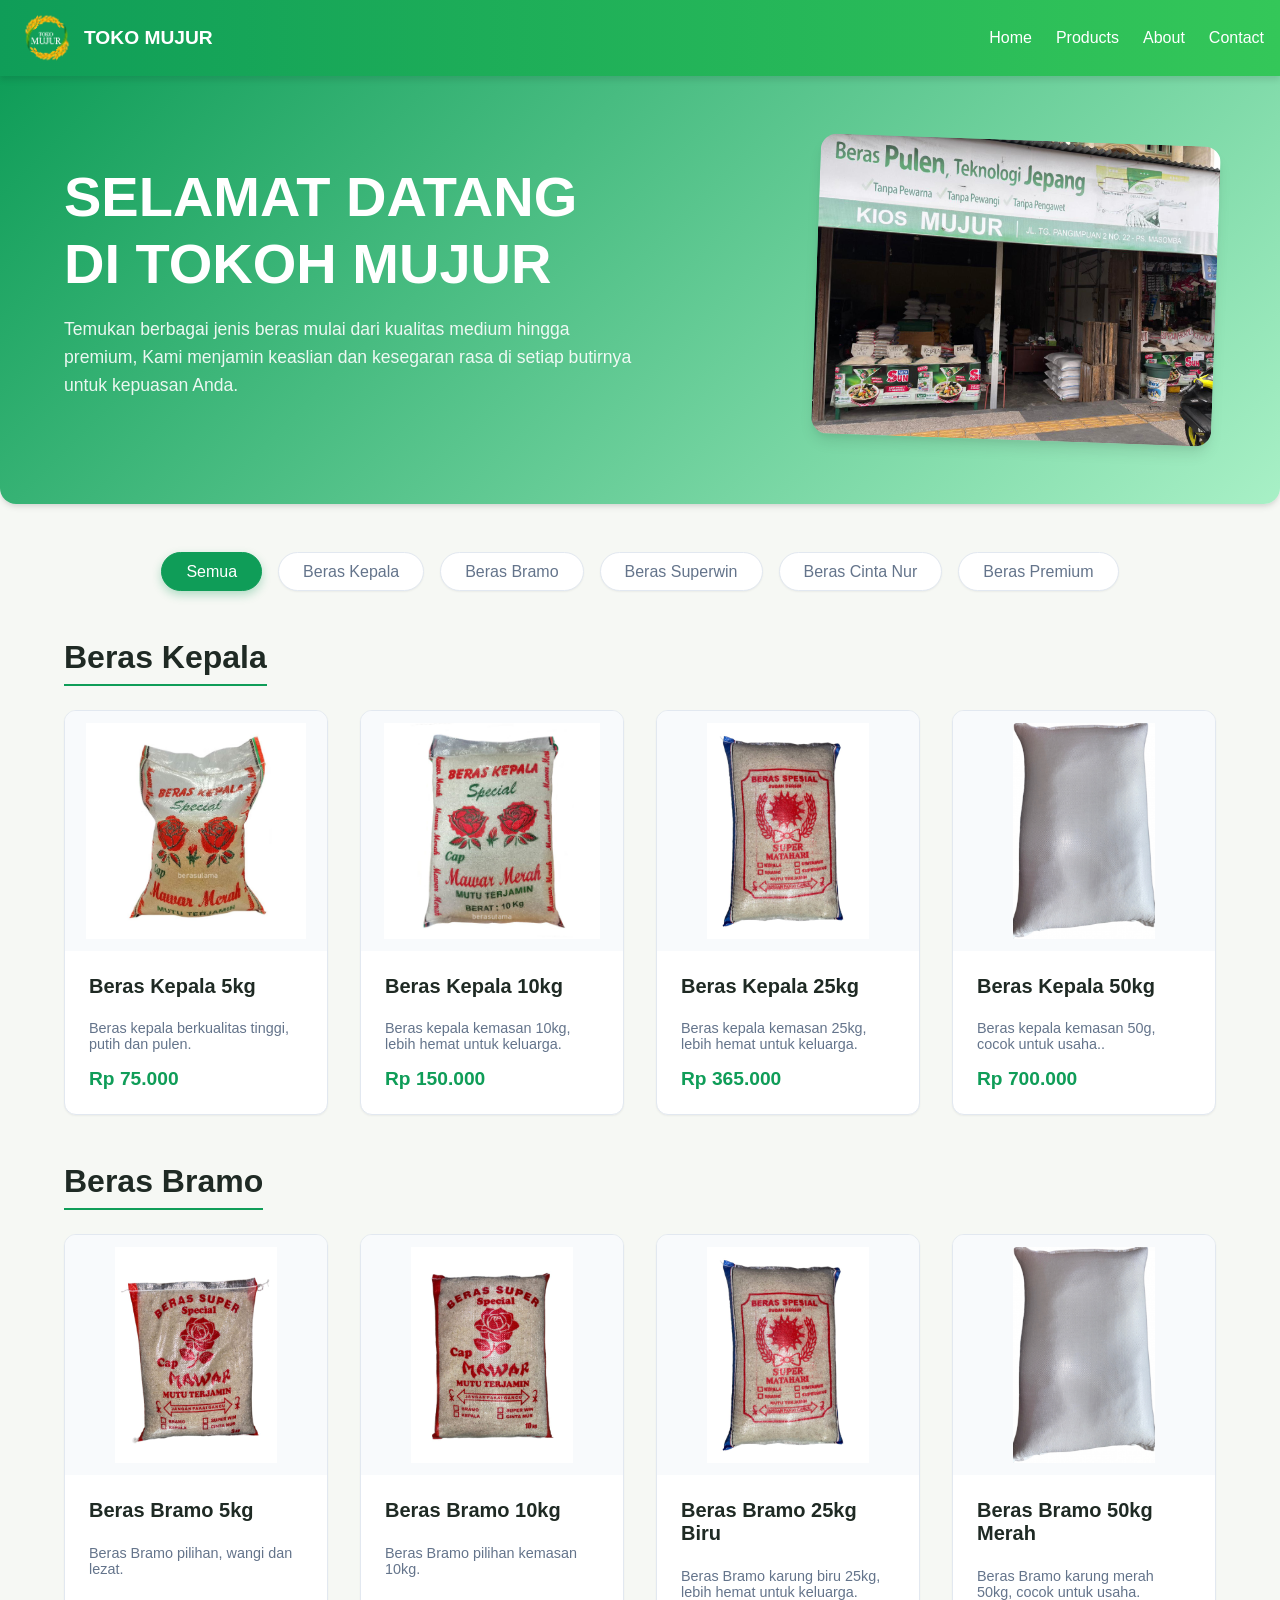
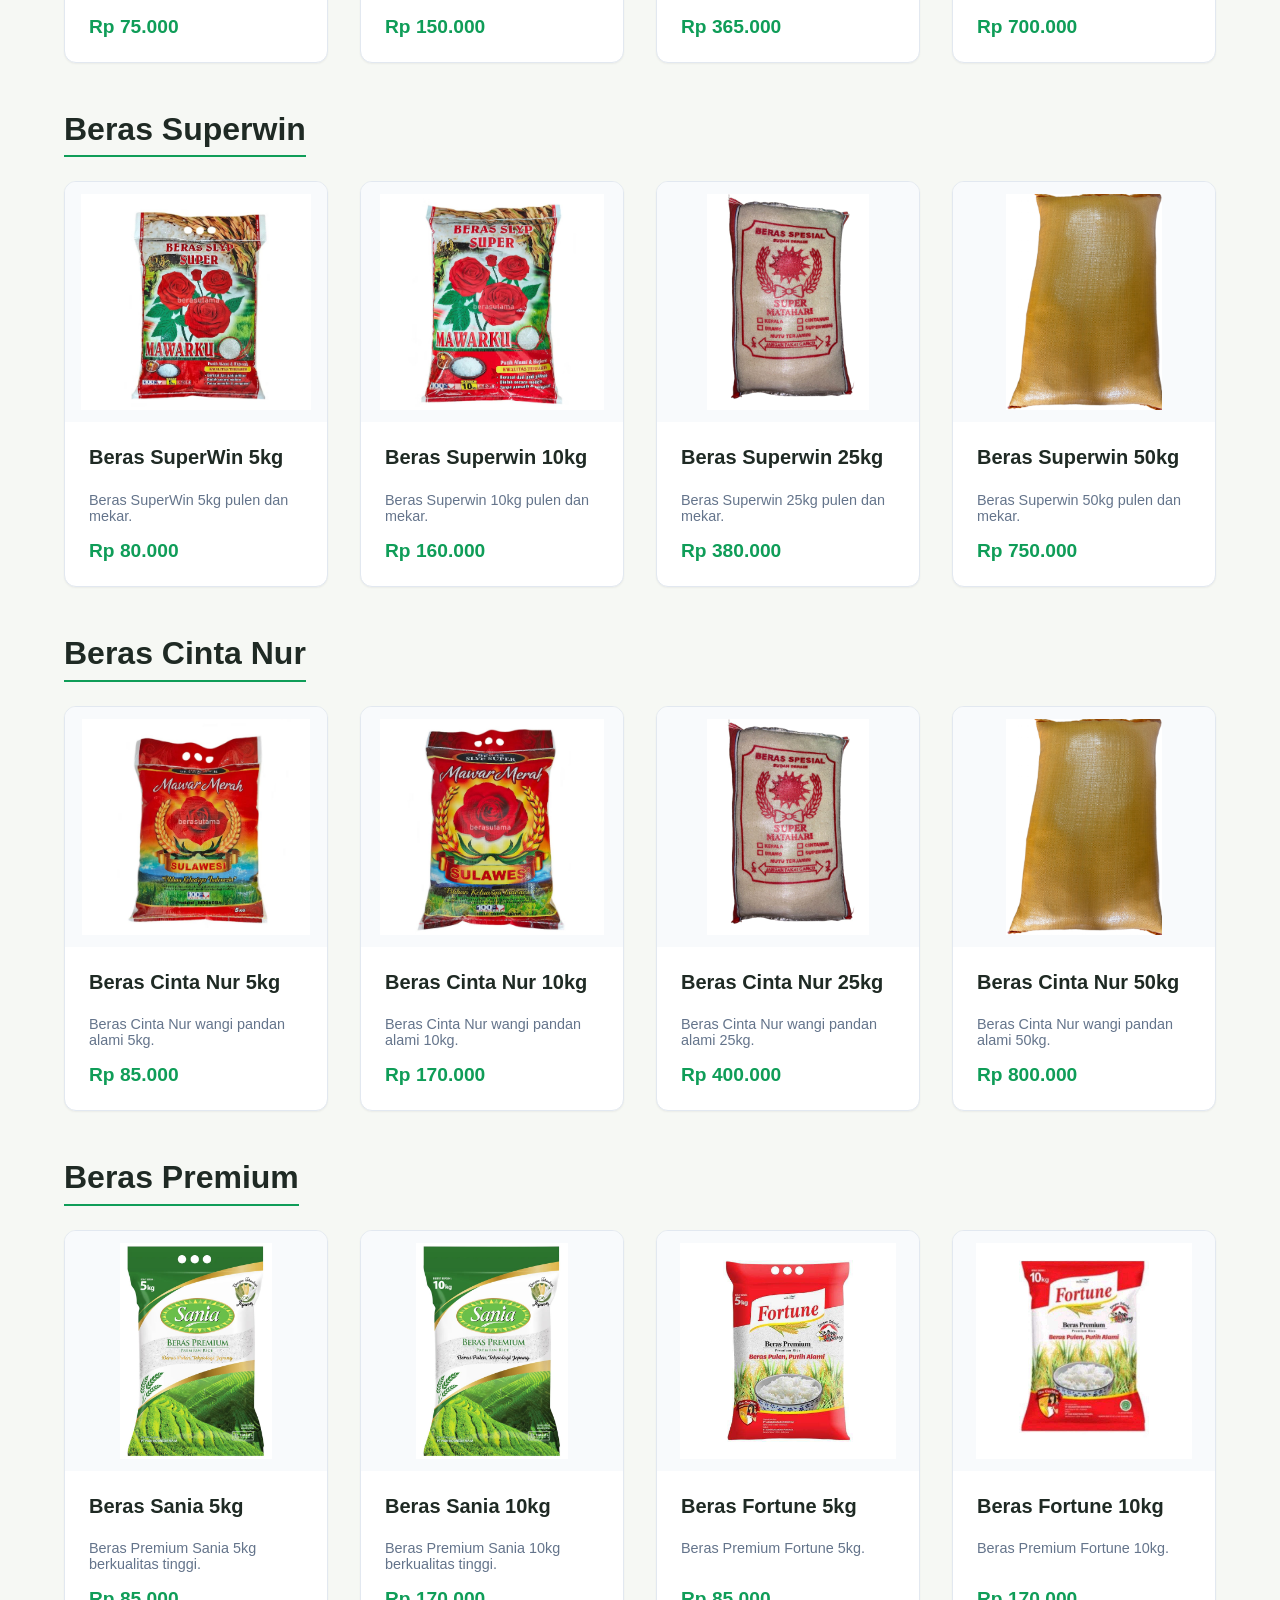
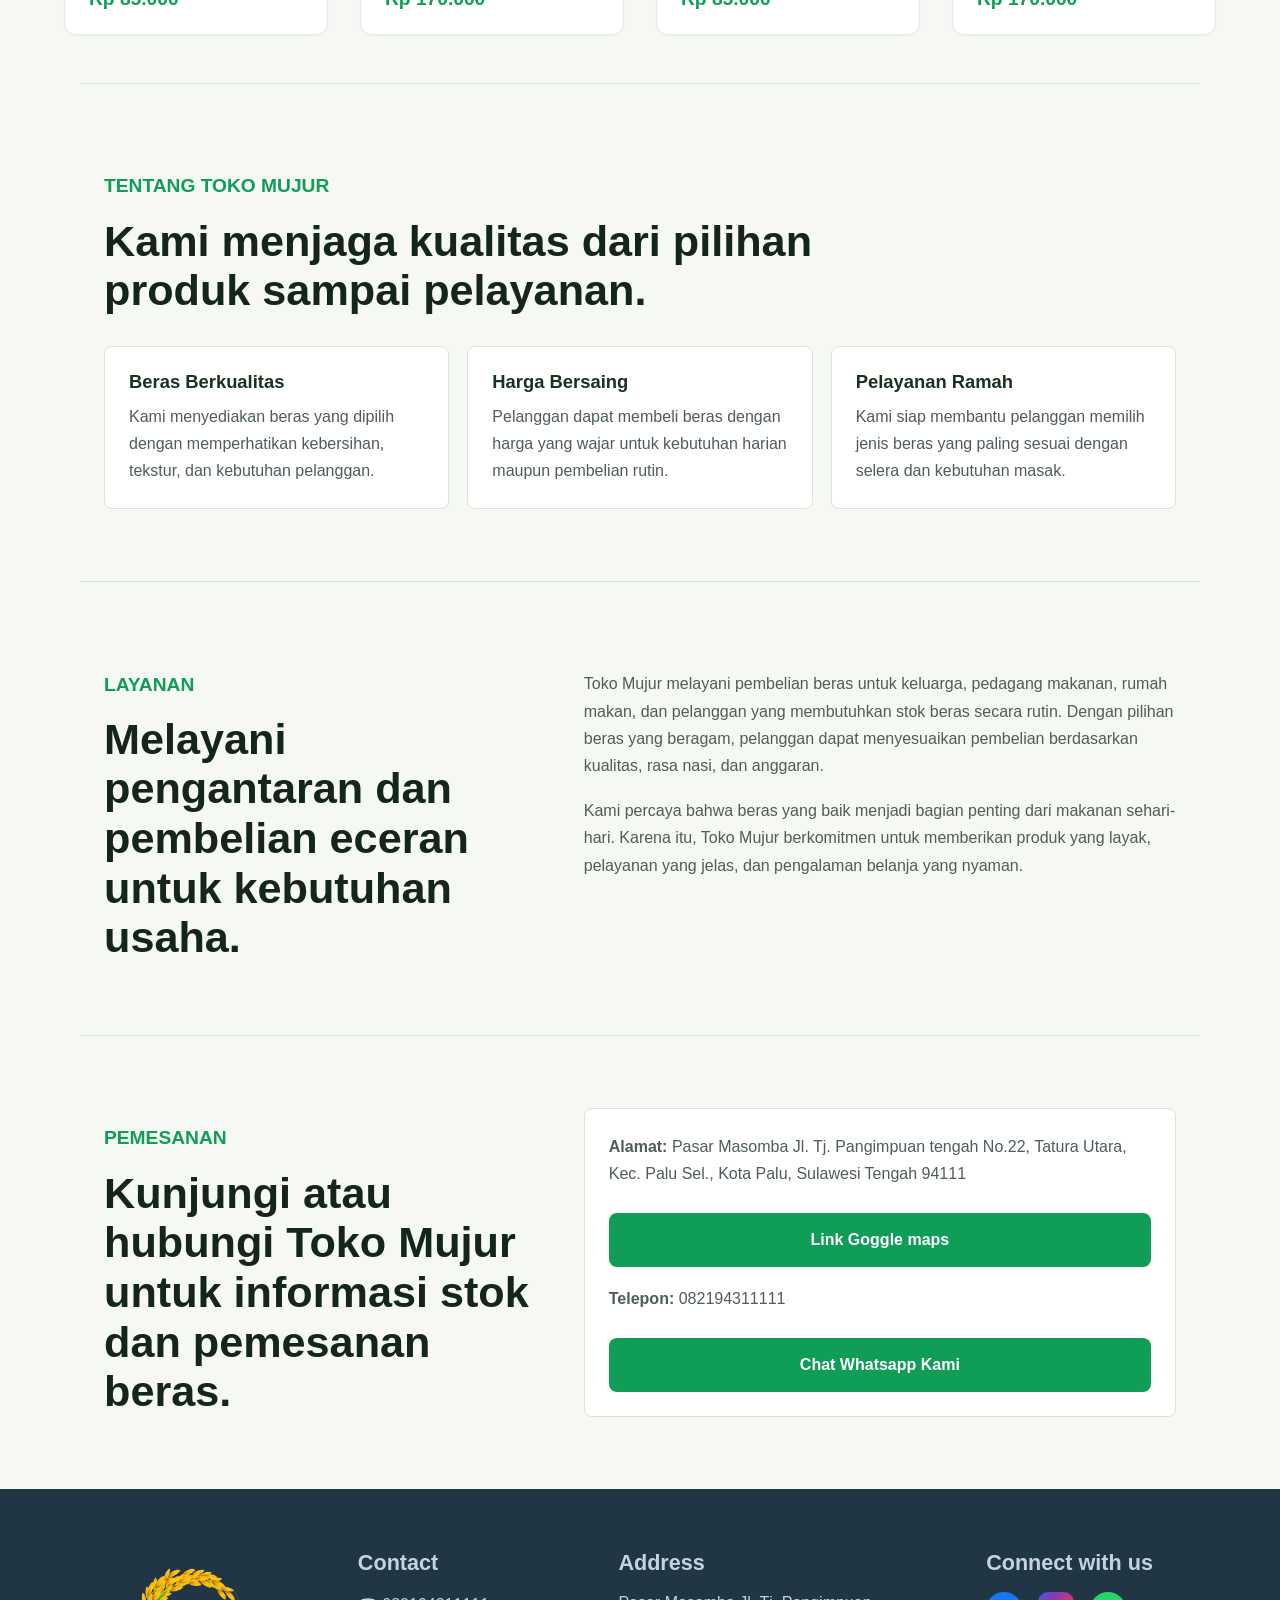
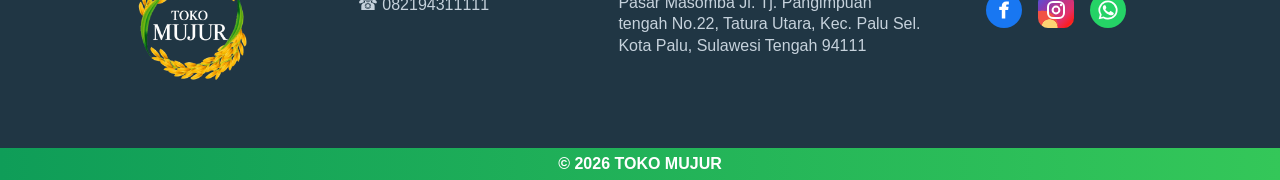
==== commit 954f38b1: "update class product" ====
--- a/index.html
+++ b/index.html
@@ -19,9 +19,9 @@
   </div>
   <ul class="navbar-menu" id="navbarMenu">
     <li class="menu-item"><a href="index.html">Home</a></li>
+    <li class="menu-item"><a href="#productCategories">Products</a></li>
+    <li class="menu-item"><a href="#about">About</a></li>
     <li class="menu-item"><a href="#footer">Contact</a></li>
-    <li class="menu-item"><a href="#sectionProducts">Products</a></li>
-    <li class="menu-item"><a href="#about">About</a></li>
   </ul>
   <button class="navbar-toggle" type="button" aria-label="Buka menu" aria-controls="navbarMenu" aria-expanded="false">
     <span></span>
@@ -43,7 +43,7 @@
       </div>
     </div>
 
-    <div class="category-bar">
+    <div class="category-bar" id="productCategories">
       <button class="cat-btn active" onclick="filterCategory('semua')">Semua</button>
       <button class="cat-btn" onclick="filterCategory('kepala')">Beras Kepala</button>
       <button class="cat-btn" onclick="filterCategory('bramo')">Beras Bramo</button>
--- a/css/product.css
+++ b/css/product.css
@@ -92,6 +92,7 @@
   padding: 1rem 5%;
   margin-bottom: 2rem;
   flex-wrap: wrap;
+  scroll-margin-top: 80px;
 }
 
 .cat-btn {
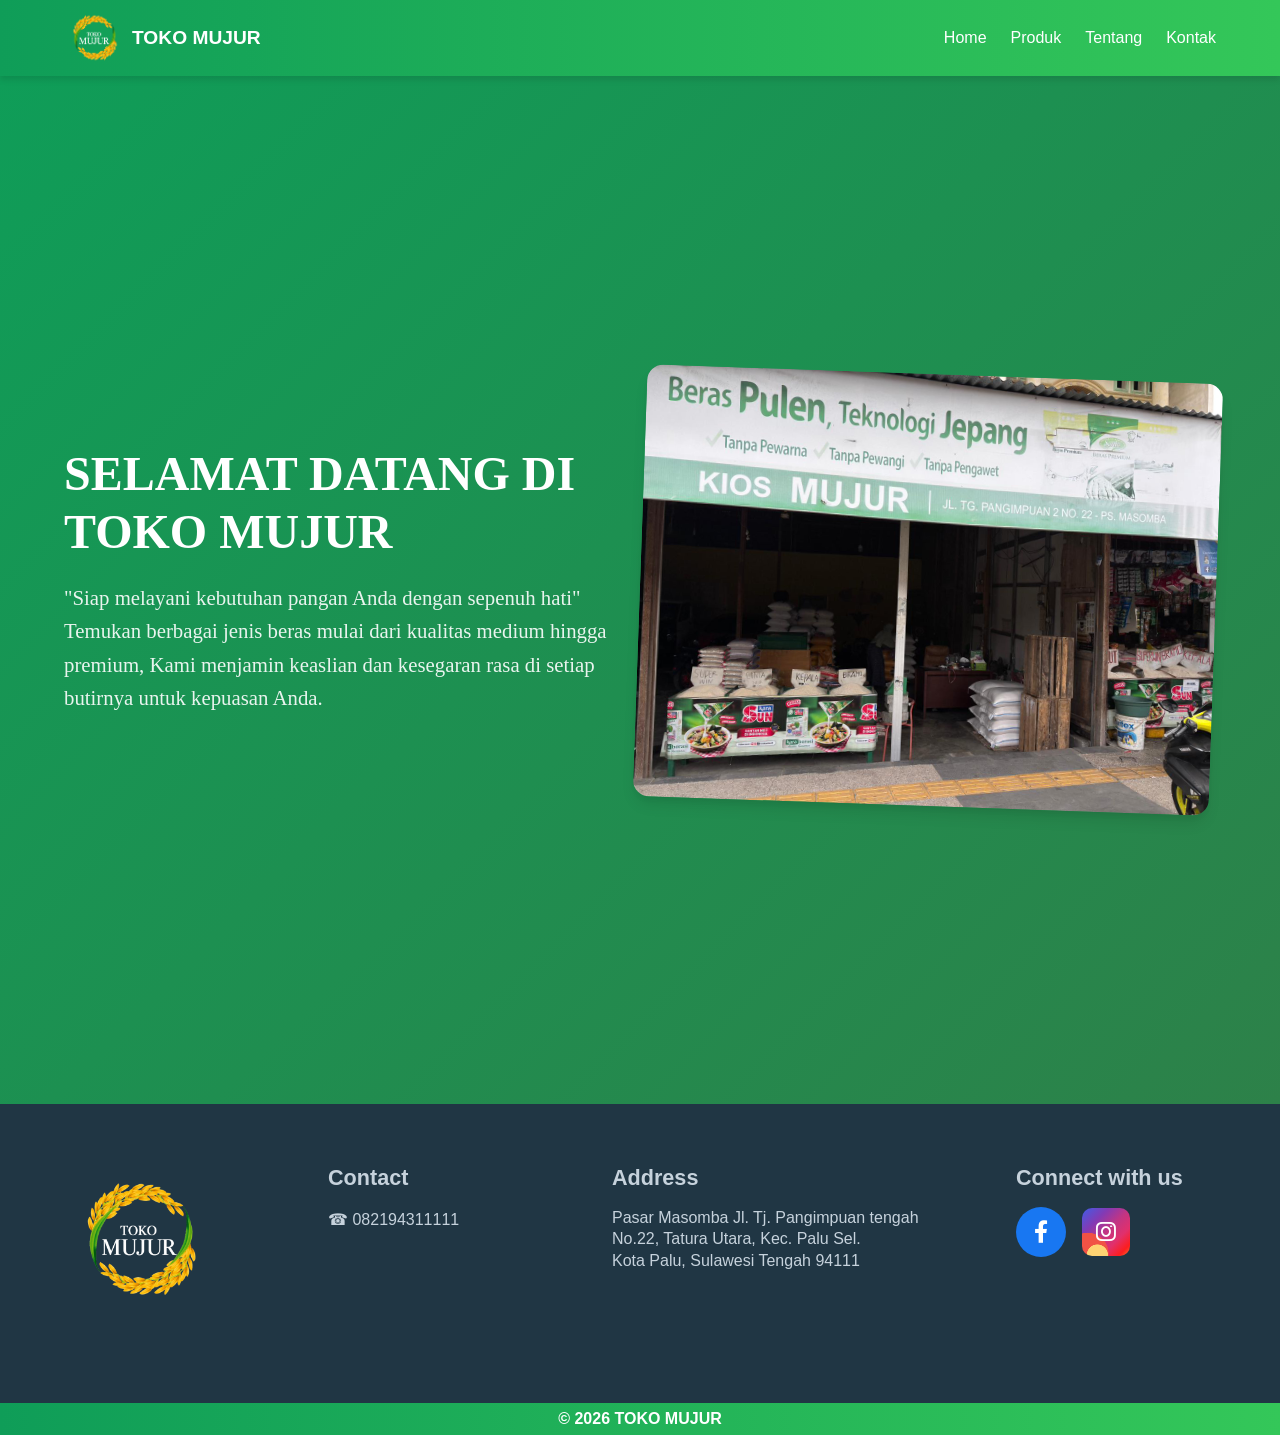
==== commit dad707a6: "update deskripsi" ====
--- a/index.html
+++ b/index.html
@@ -6,179 +6,77 @@
     <title>Toko Mujur</title>
     <link rel="stylesheet" href="css/style.css">
     <link rel="stylesheet" href="css/home.css">
-    <link rel="stylesheet" href="css/product.css">
     <link rel="stylesheet" href="css/footer.css">
-    <link rel="stylesheet" href="css/about.css">
-
+    <link rel="stylesheet" href="https://cdnjs.cloudflare.com/ajax/libs/font-awesome/6.0.0/css/all.min.css">
 </head>
 <body>
     <nav class="navbar">
-  <div class="navbar-left">
-    <img src="assets/logo.png" alt="Logo" class="logo" />
-    <span class="site-name">TOKO MUJUR</span>
+  <div class="navbar-container">
+    <div class="left-side">
+      <img src="assets/logo.png" alt="TOKO MUJUR" class="logo" onerror="this.style.display='none'">
+      <span class="site-name">TOKO MUJUR</span>
+    </div>
+    <ul class="right-side" id="navbarMenu">
+      <li class="menu-item"><a href="index.html">Home</a></li>
+      <li class="menu-item"><a href="product.html">Produk</a></li>
+      <li class="menu-item"><a href="about.html">Tentang</a></li>
+      <li class="menu-item"><a href="contact.html">Kontak</a></li>
+    </ul>
+    <button class="toggle" aria-label="Toggle Navigation" aria-expanded="false">
+      <span></span>
+      <span></span>
+      <span></span>
+    </button>
   </div>
-  <ul class="navbar-menu" id="navbarMenu">
-    <li class="menu-item"><a href="index.html">Home</a></li>
-    <li class="menu-item"><a href="#productCategories">Products</a></li>
-    <li class="menu-item"><a href="#about">About</a></li>
-    <li class="menu-item"><a href="#footer">Contact</a></li>
-  </ul>
-  <button class="navbar-toggle" type="button" aria-label="Buka menu" aria-controls="navbarMenu" aria-expanded="false">
-    <span></span>
-    <span></span>
-    <span></span>
-  </button>
 </nav>
-<main>
-    <!-- <section class="background"></section> -->
 
-    <section class="section-products" id="sectionProducts">
-    <div class="products-hero">
-      <div class="hero-content">
-        <h1 class="hero-title">SELAMAT DATANG DI TOKOH MUJUR</h1>
-        <p class="hero-desc">Temukan berbagai jenis beras mulai dari kualitas medium hingga premium, Kami menjamin keaslian dan kesegaran rasa di setiap butirnya untuk kepuasan Anda.</p>
+<main class="home">
+    <div class="home-container">
+      <div class="left-side">
+        <h1>SELAMAT DATANG DI TOKO MUJUR</h1>
+        <p>"Siap melayani kebutuhan pangan Anda dengan sepenuh hati" Temukan berbagai jenis beras mulai dari kualitas medium hingga premium, Kami menjamin keaslian dan kesegaran rasa di setiap butirnya untuk kepuasan Anda.</p>
       </div>
-      <div class="hero-image">
+      <div class="right-side">
         <img src="assets/fototoko.jpg" alt="Hero Toko Mujur" onerror="this.style.display='none'" />
       </div>
     </div>
+</main>
 
-    <div class="category-bar" id="productCategories">
-      <button class="cat-btn active" onclick="filterCategory('semua')">Semua</button>
-      <button class="cat-btn" onclick="filterCategory('kepala')">Beras Kepala</button>
-      <button class="cat-btn" onclick="filterCategory('bramo')">Beras Bramo</button>
-      <button class="cat-btn" onclick="filterCategory('superwin')">Beras Superwin</button>
-      <button class="cat-btn" onclick="filterCategory('cintanur')">Beras Cinta Nur</button>
-      <button class="cat-btn" onclick="filterCategory('premium')">Beras Premium</button>
-    </div>
-
-    <div class="products-container">
-      <div class="products-section" data-category="kepala">
-        <h2 class="section-title">Beras Kepala</h2>
-        <div class="products-grid" id="gridKepala"></div>
+<footer class="footer">
+  <div class="footer-container">
+    <div class="top-side">
+      <div class="brand">
+        <img src="assets/logo.png" alt="TOKO MUJUR" onerror="this.style.display='none'" />
       </div>
 
-      <div class="products-section" data-category="bramo">
-        <h2 class="section-title">Beras Bramo</h2>
-        <div class="products-grid" id="gridBramo"></div>
+      <div class="col contact">
+        <h4>Contact</h4>
+        <p><span aria-hidden="true">&#9742;</span> 082194311111</p>
       </div>
 
-      <div class="products-section" data-category="superwin">
-        <h2 class="section-title">Beras Superwin</h2>
-        <div class="products-grid" id="gridSuperwin"></div>
+      <div class="col address">
+        <h4>Address</h4>
+        <address>Pasar Masomba Jl. Tj. Pangimpuan tengah No.22, Tatura Utara, Kec. Palu Sel.<br>Kota Palu, Sulawesi Tengah 94111</address>
       </div>
 
-      <div class="products-section" data-category="cintanur">
-        <h2 class="section-title">Beras Cinta Nur</h2>
-        <div class="products-grid" id="gridCintanur"></div>
-      </div>
-
-      <div class="products-section" data-category="premium">
-        <h2 class="section-title">Beras Premium</h2>
-        <div class="products-grid" id="gridPremium"></div>
+      <div class="col">
+        <h4>Connect with us</h4>
+        <div class="social-links">
+          <a class="social-link facebook" href="#" title="Facebook" aria-label="Facebook">
+            <i class="fab fa-facebook-f"></i>
+          </a>
+          <a class="social-link instagram" href="https://www.instagram.com/alfiii.as_?igsh=MXhyMnNmOGh0M3g5Mg%3D%3D&utm_source=qr" target="_blank" rel="noopener noreferrer" title="Instagram" aria-label="Instagram">
+            <i class="fab fa-instagram"></i>
+          </a>
+        </div>
       </div>
     </div>
-    </section>
-
-    <section id="about" class="about-page">
-      <section class="content-section">
-            <div class="section-heading" id="TENTANG TOKO MUJUR">
-                <p class="eyebrow">TENTANG TOKO MUJUR</p>
-                <h2>Kami menjaga kualitas dari pilihan produk sampai pelayanan.</h2>
-            </div>
-            <div class="feature-grid">
-                <article class="feature-card">
-                    <h3>Beras Berkualitas</h3>
-                    <p>Kami menyediakan beras yang dipilih dengan memperhatikan kebersihan, tekstur, dan kebutuhan pelanggan.</p>
-                </article>
-                <article class="feature-card">
-                    <h3>Harga Bersaing</h3>
-                    <p>Pelanggan dapat membeli beras dengan harga yang wajar untuk kebutuhan harian maupun pembelian rutin.</p>
-                </article>
-                <article class="feature-card">
-                    <h3>Pelayanan Ramah</h3>
-                    <p>Kami siap membantu pelanggan memilih jenis beras yang paling sesuai dengan selera dan kebutuhan masak.</p>
-                </article>
-            </div>
-        </section>
-
-        <section class="split-section" id="LAYANAN">
-            <div>
-                <p class="eyebrow">LAYANAN</p>
-                <h2>Melayani pengantaran dan pembelian eceran untuk kebutuhan usaha.</h2>
-            </div>
-            <div class="service-list">
-                <p>
-                    Toko Mujur melayani pembelian beras untuk keluarga, pedagang makanan, rumah makan, dan pelanggan yang membutuhkan stok beras secara rutin. Dengan pilihan beras yang beragam, pelanggan dapat menyesuaikan pembelian berdasarkan kualitas, rasa nasi, dan anggaran.
-                </p>
-                <p>
-                    Kami percaya bahwa beras yang baik menjadi bagian penting dari makanan sehari-hari. Karena itu, Toko Mujur berkomitmen untuk memberikan produk yang layak, pelayanan yang jelas, dan pengalaman belanja yang nyaman.
-                </p>
-            </div>
-        </section>
-
-        <section class="contact-section" id="Kontak">
-            <div>
-                <p class="eyebrow">PEMESANAN</p>
-                <h2>Kunjungi atau hubungi Toko Mujur untuk informasi stok dan pemesanan beras.</h2>
-            </div>
-            <div class="contact-card">
-                <p><strong>Alamat:</strong> Pasar Masomba Jl. Tj. Pangimpuan tengah No.22, Tatura Utara, Kec. Palu Sel., Kota Palu, Sulawesi Tengah 94111</p>
-                <a class="Goggle-Maps-Link" href="https://maps.app.goo.gl/m2FLZZwm8TaA6cQ47?g_st=ic" target="_blank" rel="noopener noreferrer">Link Goggle maps</a>
-                <p><strong>Telepon:</strong> 082194311111</p>
-                <a class="whatsapp-link" href="https://wa.me/6282194311111" target="_blank" rel="noopener noreferrer">Chat Whatsapp Kami</a>
-            </div>
-        </section>
-    </section>
-</main>
-<footer id="footer">
-  <div class="footer-main">
-    <div class="footer-brand">
-      <img src="assets/logo.png" alt="TOKO MUJUR" onerror="this.style.display='none'" />
-    </div>
-
-    <div class="footer-col footer-contact">
-      <h4>Contact</h4>
-      <p><span aria-hidden="true">&#9742;</span> 082194311111</p>
-    </div>
-
-    <div class="footer-col footer-address">
-      <h4>Address</h4>
-      <address>Pasar Masomba Jl. Tj. Pangimpuan tengah No.22, Tatura Utara, Kec. Palu Sel.<br>Kota Palu, Sulawesi Tengah 94111</address>
-    </div>
-
-    <div class="footer-col">
-      <h4>Connect with us</h4>
-      <div class="social-links">
-        <a class="social-link facebook" href="#" title="Facebook" aria-label="Facebook">
-          <svg viewBox="0 0 24 24" aria-hidden="true">
-            <path d="M14.4 8.4V6.9c0-.7.5-.9 1-.9h1.9V2.7c-.3 0-1.5-.1-2.9-.1-2.9 0-4.8 1.7-4.8 4.9v.9H6.8v3.7h2.8v9.3h3.8v-9.3h3.1l.5-3.7h-3.6Z"/>
-          </svg>
-        </a>
-        <a class="social-link instagram" href="https://www.instagram.com/alfiii.as_?igsh=MXhyMnNmOGh0M3g5Mg%3D%3D&utm_source=qr" target="_blank" rel="noopener noreferrer" title="Instagram" aria-label="Instagram">
-          <svg viewBox="0 0 24 24" aria-hidden="true">
-            <rect x="4" y="4" width="16" height="16" rx="5" fill="none" stroke="currentColor" stroke-width="2"/>
-            <circle cx="12" cy="12" r="3.4" fill="none" stroke="currentColor" stroke-width="2"/>
-            <circle cx="17" cy="7" r="1.2"/>
-          </svg>
-        </a>
-        <a class="social-link whatsapp" href="https://wa.me/6282194311111" target="_blank" rel="noopener noreferrer" title="WhatsApp" aria-label="WhatsApp">
-          <svg viewBox="0 0 24 24" aria-hidden="true">
-            <path d="M12 2.5A9.5 9.5 0 0 0 3.8 16.8L2.7 21.3l4.6-1.1A9.5 9.5 0 1 0 12 2.5Zm0 17.3a7.8 7.8 0 0 1-4-1.1l-.3-.2-2.7.7.7-2.6-.2-.3A7.8 7.8 0 1 1 12 19.8Zm4.3-5.9c-.2-.1-1.4-.7-1.6-.8-.2-.1-.4-.1-.6.1-.2.3-.7.8-.8 1-.2.2-.3.2-.6.1-.2-.1-1-.4-1.9-1.2-.7-.6-1.2-1.4-1.3-1.6-.1-.3 0-.4.1-.5l.4-.5c.1-.2.2-.3.3-.5.1-.2 0-.4 0-.5 0-.1-.6-1.4-.8-1.9-.2-.5-.4-.4-.6-.4h-.5c-.2 0-.5.1-.7.3-.2.3-.9.9-.9 2.2 0 1.3 1 2.6 1.1 2.8.1.2 1.9 3 4.7 4.1.7.3 1.2.5 1.6.6.7.2 1.3.2 1.8.1.5-.1 1.4-.6 1.6-1.1.2-.6.2-1 .2-1.1 0-.2-.2-.3-.4-.4Z"/>
-          </svg>
-        </a>
-      </div>
-    </div>
+    <div class="bottom-side">&copy; 2026 TOKO MUJUR</div>
   </div>
-  <div class="footer-bottom">&copy; 2026 TOKO MUJUR</div>
 </footer>
 
 <script src="javascript/navbar.js"></script>
-<script src="javascript/product.js"></script>
-<script src="javascript/about.js"></script>
-<script src="javascript/footer.js"></script>
 
 </body>
-</html>
 
  
--- a/css/style.css
+++ b/css/style.css
@@ -1,35 +1,46 @@
+body {
+  margin: 0;
+  padding: 0;
+  overflow-x: hidden;
+}
+
 .navbar {
   position: sticky;
   top: 0;
   z-index: 1000;
-  display: flex;
-  justify-content: space-between;
-  align-items: center;
-  padding: 0.5rem 1rem;
   background: linear-gradient(90deg, #0F9D58, #34C759);
   color: #ffffff;
   font-family: 'Inter', sans-serif;
   box-shadow: 0 4px 6px rgba(0,0,0,0.1);
 }
 
-.navbar-left {
+.navbar .navbar-container {
+  display: flex;
+  justify-content: space-between;
+  align-items: center;
+  padding: 0.5rem 5%;
+  width: 100%;
+  box-sizing: border-box;
+}
+
+.navbar .navbar-container .left-side {
   display: flex;
   align-items: center;
   flex-shrink: 0;
 }
 
-.logo {
+.navbar .navbar-container .left-side .logo {
   height: 60px;
   width: auto;
   margin-right: 0.5rem;
 }
 
-.site-name {
+.navbar .navbar-container .left-side .site-name {
   font-size: 1.2rem;
   font-weight: 600;
 }
 
-.navbar-menu {
+.navbar .navbar-container .right-side {
   list-style: none;
   display: flex;
   justify-content: flex-end;
@@ -39,7 +50,7 @@
   padding: 0;
 }
 
-.menu-item a {
+.navbar .navbar-container .right-side .menu-item a {
   color: #ffffff;
   text-decoration: none;
   font-size: 1rem;
@@ -47,11 +58,11 @@
   transition: color 0.3s ease;
 }
 
-.menu-item a:hover {
+.navbar .navbar-container .right-side .menu-item a:hover {
   color: #A8F0C6;
 }
 
-.navbar-toggle {
+.navbar .navbar-container .toggle {
   display: none;
   width: 44px;
   height: 44px;
@@ -66,7 +77,7 @@
   gap: 5px;
 }
 
-.navbar-toggle span {
+.navbar .navbar-container .toggle span {
   display: block;
   width: 22px;
   height: 2px;
@@ -75,15 +86,15 @@
   transition: transform 0.25s ease, opacity 0.25s ease;
 }
 
-.navbar-toggle.is-open span:nth-child(1) {
+.navbar .navbar-container .toggle.is-open span:nth-child(1) {
   transform: translateY(7px) rotate(45deg);
 }
 
-.navbar-toggle.is-open span:nth-child(2) {
+.navbar .navbar-container .toggle.is-open span:nth-child(2) {
   opacity: 0;
 }
 
-.navbar-toggle.is-open span:nth-child(3) {
+.navbar .navbar-container .toggle.is-open span:nth-child(3) {
   transform: translateY(-7px) rotate(-45deg);
 }
 
@@ -126,17 +137,17 @@
 }
 
 @media (max-width: 768px) {
-  .navbar {
+  .navbar .navbar-container {
     align-items: center;
     flex-wrap: wrap;
     padding: 0.5rem 1rem;
   }
 
-  .navbar-toggle {
+  .navbar .navbar-container .toggle {
     display: inline-flex;
   }
 
-  .navbar-menu {
+  .navbar .navbar-container .right-side {
     display: none;
     flex-direction: column;
     align-items: stretch;
@@ -147,15 +158,15 @@
     border-top: 1px solid rgba(255, 255, 255, 0.28);
   }
 
-  .navbar-menu.is-open {
+  .navbar .navbar-container .right-side.is-open {
     display: flex;
   }
 
-  .menu-item {
+  .navbar .navbar-container .right-side .menu-item {
     width: 100%;
   }
 
-  .menu-item a {
+  .navbar .navbar-container .right-side .menu-item a {
     display: block;
     padding: 0.85rem 0.25rem;
   }
--- a/css/home.css
+++ b/css/home.css
@@ -1,17 +1,104 @@
-.background {
-    width: 100%;
-    background-image: url("/assets/homepage.jpg");
-    height: 100vh;
-    background-size: cover;
-    background-position: center;
-    background-repeat: no-repeat;
+/* Home Page Core Variables */
+:root {
+  --primary-color: #0F9D58;
+  --primary-hover: #2d8149;
+  --bg-color: #f8fafc;
+  --card-bg: #ffffff;
+  --text-white: #fff;
+  --text-muted: #64748b;
+  --border-color: #e2e8f0;
+  --shadow-sm: 0 1px 2px 0 rgba(0, 0, 0, 0.05);
+  --shadow-md: 0 4px 6px -1px rgba(0, 0, 0, 0.1), 0 2px 4px -1px rgba(0, 0, 0, 0.06);
+  --shadow-lg: 0 10px 15px -3px rgba(0, 0, 0, 0.1), 0 4px 6px -2px rgba(0, 0, 0, 0.05);
+  --radius-md: 12px;
+  --radius-lg: 16px;
+  --transition: all 0.3s ease;
+}
+
+/* Hero Section */
+.home .home-container {
+  display: flex;
+  align-items: center;
+  justify-content: space-between;
+  padding: 4rem 5%;
+  min-height: 100vh;
+  background: linear-gradient(135deg, #0F9D58 0%, #2d8149 100%);
+  color: white;
+}
+
+.home .home-container .left-side {
+  flex: 1;
+  max-width: 600px;
+  animation: slideInLeft 0.8s ease-out;
+}
+
+.home .home-container .left-side .home-label {
+  font-size: 1.2rem;
+  text-transform: uppercase;
+  letter-spacing: 2px;
+  margin-bottom: 0.5rem;
+  opacity: 0.9;
+}
+
+.home .home-container .left-side h1 {
+  font-size: 3rem;
+  margin: 0 0 1rem 0;
+  line-height: 1.2;
+  color: #ffffff;
+}
+
+.home .home-container .left-side p {
+  font-size: 1.3rem;
+  line-height: 1.6;
+  opacity: 0.9;
+}
+
+.home .home-container .right-side {
+  flex: 1;
+  display: flex;
+  justify-content: flex-end;
+  animation: slideInRight 0.8s ease-out;
+}
+
+.home .home-container .right-side img {
+  max-width: 100%;
+  height: auto;
+  max-height: 500px;
+  object-fit: contain;
+  border-radius: var(--radius-lg);
+  box-shadow: var(--shadow-lg);
+  transform: rotate(2deg);
+  transition: var(--transition);
+}
+
+.home .home-container .right-side img:hover {
+  transform: rotate(0deg) scale(1.05);
+}
+
+/* Animations */
+@keyframes slideInLeft {
+  from { opacity: 0; transform: translateX(-50px); }
+  to { opacity: 1; transform: translateX(0); }
+}
+
+@keyframes slideInRight {
+  from { opacity: 0; transform: translateX(50px); }
+  to { opacity: 1; transform: translateX(0); }
 }
 
 @media (max-width: 768px) {
-    .background {
-        height: auto;
-        aspect-ratio: 16 / 9;
-        min-height: 250px;
-        background-size: cover;
-    }
+  .home .home-container {
+    flex-direction: column;
+    justify-content: center;
+    text-align: center;
+    padding: 4rem 24px 2rem;
+  }
+  
+  .home .home-container .right-side {
+    margin-top: 2rem;
+  }
+  
+  .home .home-container .left-side h1 {
+    font-size: 2.5rem;
+  }
 }
--- a/css/footer.css
+++ b/css/footer.css
@@ -1,38 +1,38 @@
-footer {
+.footer {
   background: #203644;
   color: #c6d2dc;
   font-family: 'Inter', sans-serif;
 }
 
-.footer-main {
+.footer .footer-container .top-side {
   min-height: 190px;
-  padding: 3.8rem 9vw 3rem;
+  padding: 3.8rem 5% 3rem;
   display: grid;
   grid-template-columns: 1fr 1.1fr 1.7fr 1fr;
   align-items: start;
   gap: 4rem;
 }
 
-.footer-brand {
+.footer .footer-container .top-side .brand {
   display: flex;
   justify-content:left;
 }
 
-.footer-brand img {
+.footer .footer-container .top-side .brand img {
   width: 150px;
   height: 150px;
   object-fit: contain;
 }
 
-.footer-col h4 {
+.footer .footer-container .top-side .col h4 {
   font-size: 1.35rem;
   font-weight: 700;
   color: #c6d2dc;
   margin: 0 0 1rem;
 }
 
-.footer-col p,
-.footer-col address {
+.footer .footer-container .top-side .col p,
+.footer .footer-container .top-side .col address {
   margin: 0;
   font-size: 1rem;
   color: #c6d2dc;
@@ -40,21 +40,21 @@
   font-style: normal;
 }
 
-.footer-contact p {
+.footer .footer-container .top-side .contact p {
   line-height: 1.6;
 }
 
-.footer-address {
+.footer .footer-container .top-side .address {
   max-width: 420px;
 }
 
-.social-links {
+.footer .footer-container .top-side .social-links {
   display: flex;
   align-items: center;
   gap: 1rem;
 }
 
-.social-link {
+.footer .footer-container .top-side .social-link {
   width: 36px;
   height: 36px;
   display: inline-flex;
@@ -65,25 +65,23 @@
   transition: transform 0.2s ease, filter 0.2s ease;
 }
 
-.social-link:hover {
+.footer .footer-container .top-side .social-link:hover {
   transform: translateY(-2px);
   filter: brightness(1.08);
 }
 
-.social-link svg {
-  width: 100%;
-  height: 100%;
+.footer .footer-container .top-side .social-link i {
+  font-size: 1.4rem;
   display: block;
-  fill: currentColor;
 }
 
-.facebook {
+.footer .footer-container .top-side .facebook {
   border-radius: 50%;
   background: #1877f2;
   padding: 7px;
 }
 
-.instagram {
+.footer .footer-container .top-side .instagram {
   border-radius: 10px;
   background: radial-gradient(circle at 32% 98%, #fed373 0 18%, transparent 19%),
     radial-gradient(circle at 12% 95%, #f15245 0 33%, transparent 34%),
@@ -91,13 +89,7 @@
   padding: 6px;
 }
 
-.whatsapp {
-  border-radius: 50%;
-  background: #25d366;
-  padding: 6px;
-}
-
-.footer-bottom {
+.footer .footer-container .bottom-side {
   background: linear-gradient(90deg, #0F9D58, #34C759);
   color: #ffffff;
   font-size: 1rem;
@@ -107,19 +99,19 @@
 }
 
 @media (max-width: 900px) {
-  .footer-main {
+  .footer .footer-container .top-side {
     grid-template-columns: repeat(2, minmax(0, 1fr));
     gap: 2.5rem;
-    padding: 3rem 6vw;
+    padding: 3rem 5%;
   }
 
-  .footer-brand {
+  .footer .footer-container .top-side .brand {
     justify-content: flex-start;
   }
 }
 
 @media (max-width: 600px) {
-  .footer-main {
+  .footer .footer-container .top-side {
     grid-template-columns: 1fr;
     gap: 1.8rem;
     min-height: auto;
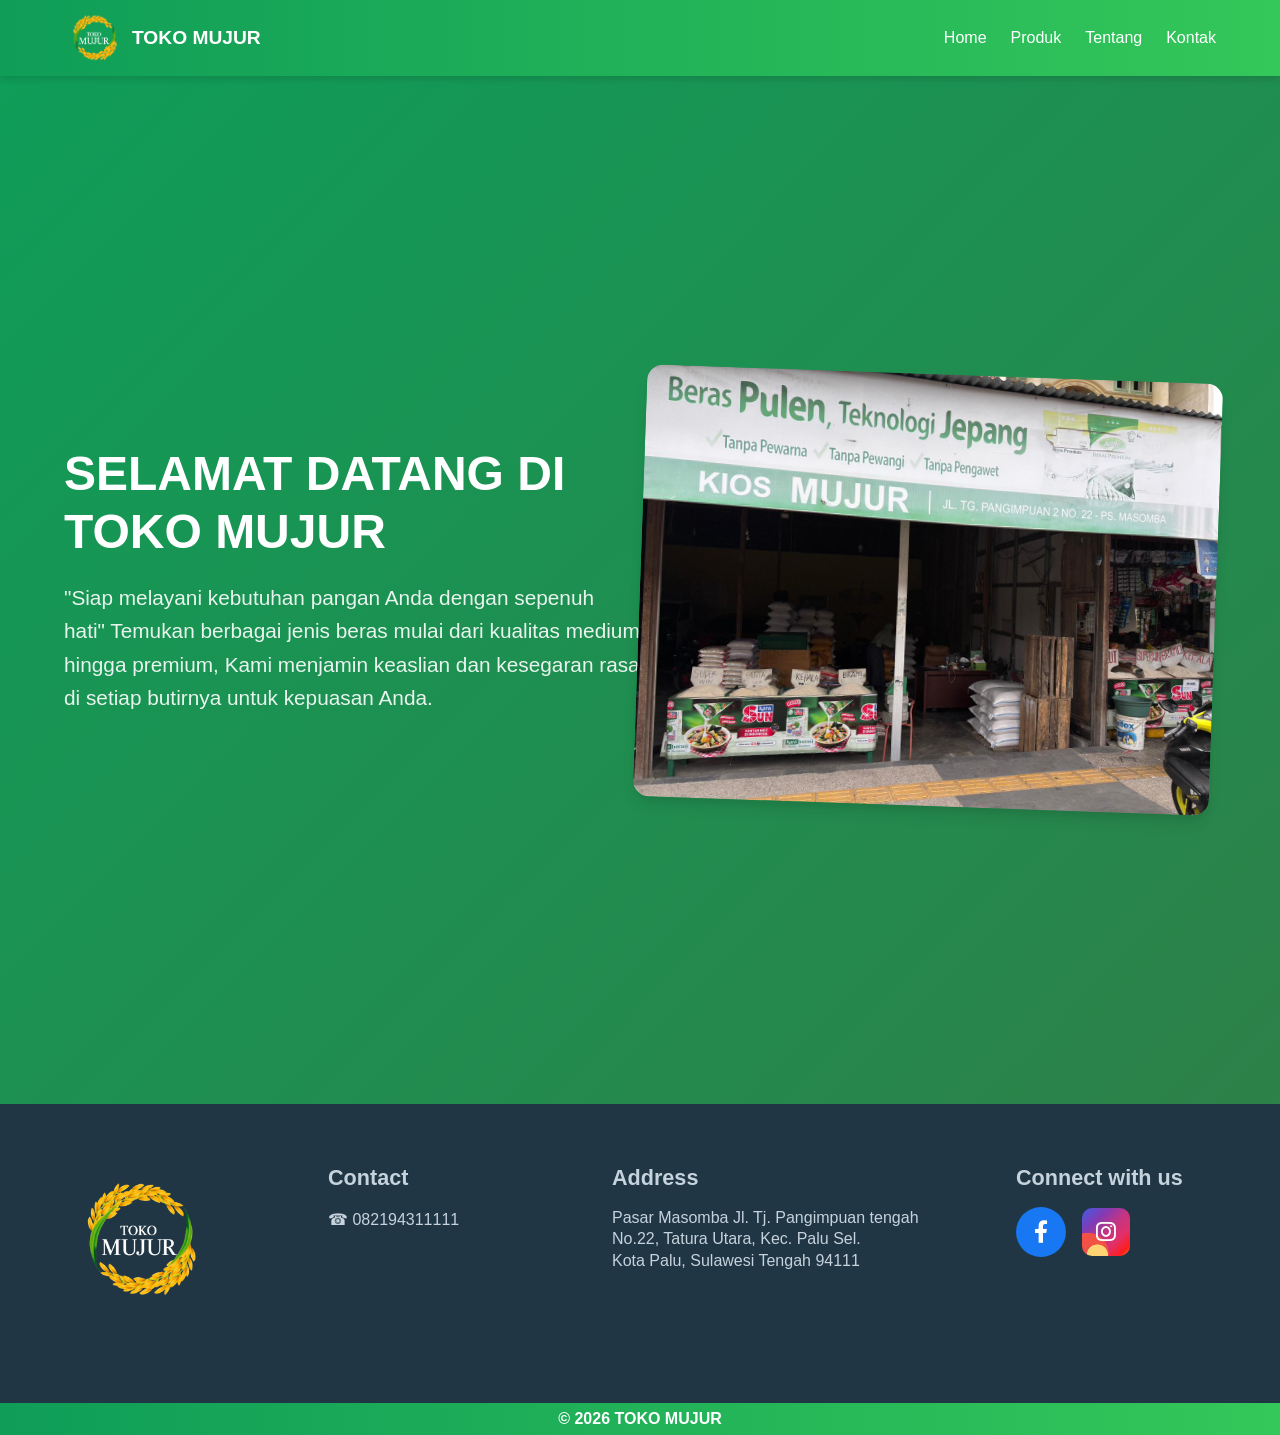
==== commit ad613b50: "tambah logo pada tab" ====
--- a/index.html
+++ b/index.html
@@ -1,82 +1,121 @@
-<!DOCTYPE html>
+<!doctype html>
 <html lang="en">
-<head>
-    <meta charset="UTF-8">
-    <meta name="viewport" content="width=device-width, initial-scale=1.0">
+  <head>
+    <meta charset="UTF-8" />
+    <meta name="viewport" content="width=device-width, initial-scale=1.0" />
     <title>Toko Mujur</title>
-    <link rel="stylesheet" href="css/style.css">
-    <link rel="stylesheet" href="css/home.css">
-    <link rel="stylesheet" href="css/footer.css">
-    <link rel="stylesheet" href="https://cdnjs.cloudflare.com/ajax/libs/font-awesome/6.0.0/css/all.min.css">
-</head>
-<body>
+    <link rel="icon" type="image/png" href="assets/logo.png" />
+    <link rel="stylesheet" href="css/style.css" />
+    <link rel="stylesheet" href="css/home.css" />
+    <link rel="stylesheet" href="css/footer.css" />
+    <link
+      rel="stylesheet"
+      href="https://cdnjs.cloudflare.com/ajax/libs/font-awesome/6.0.0/css/all.min.css"
+    />
+  </head>
+  <body>
     <nav class="navbar">
-  <div class="navbar-container">
-    <div class="left-side">
-      <img src="assets/logo.png" alt="TOKO MUJUR" class="logo" onerror="this.style.display='none'">
-      <span class="site-name">TOKO MUJUR</span>
-    </div>
-    <ul class="right-side" id="navbarMenu">
-      <li class="menu-item"><a href="index.html">Home</a></li>
-      <li class="menu-item"><a href="product.html">Produk</a></li>
-      <li class="menu-item"><a href="about.html">Tentang</a></li>
-      <li class="menu-item"><a href="contact.html">Kontak</a></li>
-    </ul>
-    <button class="toggle" aria-label="Toggle Navigation" aria-expanded="false">
-      <span></span>
-      <span></span>
-      <span></span>
-    </button>
-  </div>
-</nav>
+      <div class="navbar-container">
+        <div class="left-side">
+          <img
+            src="assets/logo.png"
+            alt="TOKO MUJUR"
+            class="logo"
+            onerror="this.style.display = 'none'"
+          />
+          <span class="site-name">TOKO MUJUR</span>
+        </div>
+        <ul class="right-side" id="navbarMenu">
+          <li class="menu-item"><a href="index.html">Home</a></li>
+          <li class="menu-item"><a href="product.html">Produk</a></li>
+          <li class="menu-item"><a href="about.html">Tentang</a></li>
+          <li class="menu-item"><a href="contact.html">Kontak</a></li>
+        </ul>
+        <button
+          class="toggle"
+          aria-label="Toggle Navigation"
+          aria-expanded="false"
+        >
+          <span></span>
+          <span></span>
+          <span></span>
+        </button>
+      </div>
+    </nav>
 
-<main class="home">
-    <div class="home-container">
-      <div class="left-side">
-        <h1>SELAMAT DATANG DI TOKO MUJUR</h1>
-        <p>"Siap melayani kebutuhan pangan Anda dengan sepenuh hati" Temukan berbagai jenis beras mulai dari kualitas medium hingga premium, Kami menjamin keaslian dan kesegaran rasa di setiap butirnya untuk kepuasan Anda.</p>
-      </div>
-      <div class="right-side">
-        <img src="assets/fototoko.jpg" alt="Hero Toko Mujur" onerror="this.style.display='none'" />
-      </div>
-    </div>
-</main>
-
-<footer class="footer">
-  <div class="footer-container">
-    <div class="top-side">
-      <div class="brand">
-        <img src="assets/logo.png" alt="TOKO MUJUR" onerror="this.style.display='none'" />
-      </div>
-
-      <div class="col contact">
-        <h4>Contact</h4>
-        <p><span aria-hidden="true">&#9742;</span> 082194311111</p>
-      </div>
-
-      <div class="col address">
-        <h4>Address</h4>
-        <address>Pasar Masomba Jl. Tj. Pangimpuan tengah No.22, Tatura Utara, Kec. Palu Sel.<br>Kota Palu, Sulawesi Tengah 94111</address>
-      </div>
-
-      <div class="col">
-        <h4>Connect with us</h4>
-        <div class="social-links">
-          <a class="social-link facebook" href="#" title="Facebook" aria-label="Facebook">
-            <i class="fab fa-facebook-f"></i>
-          </a>
-          <a class="social-link instagram" href="https://www.instagram.com/alfiii.as_?igsh=MXhyMnNmOGh0M3g5Mg%3D%3D&utm_source=qr" target="_blank" rel="noopener noreferrer" title="Instagram" aria-label="Instagram">
-            <i class="fab fa-instagram"></i>
-          </a>
+    <main class="home">
+      <div class="home-container">
+        <div class="left-side">
+          <h1>SELAMAT DATANG DI TOKO MUJUR</h1>
+          <p>
+            "Siap melayani kebutuhan pangan Anda dengan sepenuh hati" Temukan
+            berbagai jenis beras mulai dari kualitas medium hingga premium, Kami
+            menjamin keaslian dan kesegaran rasa di setiap butirnya untuk
+            kepuasan Anda.
+          </p>
+        </div>
+        <div class="right-side">
+          <img
+            src="assets/fototoko.jpg"
+            alt="Hero Toko Mujur"
+            onerror="this.style.display = 'none'"
+          />
         </div>
       </div>
-    </div>
-    <div class="bottom-side">&copy; 2026 TOKO MUJUR</div>
-  </div>
-</footer>
+    </main>
 
-<script src="javascript/navbar.js"></script>
+    <footer class="footer">
+      <div class="footer-container">
+        <div class="top-side">
+          <div class="brand">
+            <img
+              src="assets/logo.png"
+              alt="TOKO MUJUR"
+              onerror="this.style.display = 'none'"
+            />
+          </div>
 
-</body>
+          <div class="col contact">
+            <h4>Contact</h4>
+            <p><span aria-hidden="true">&#9742;</span> 082194311111</p>
+          </div>
 
- +          <div class="col address">
+            <h4>Address</h4>
+            <address>
+              Pasar Masomba Jl. Tj. Pangimpuan tengah No.22, Tatura Utara, Kec.
+              Palu Sel.<br />Kota Palu, Sulawesi Tengah 94111
+            </address>
+          </div>
+
+          <div class="col">
+            <h4>Connect with us</h4>
+            <div class="social-links">
+              <a
+                class="social-link facebook"
+                href="#"
+                title="Facebook"
+                aria-label="Facebook"
+              >
+                <i class="fab fa-facebook-f"></i>
+              </a>
+              <a
+                class="social-link instagram"
+                href="https://www.instagram.com/alfiii.as_?igsh=MXhyMnNmOGh0M3g5Mg%3D%3D&utm_source=qr"
+                target="_blank"
+                rel="noopener noreferrer"
+                title="Instagram"
+                aria-label="Instagram"
+              >
+                <i class="fab fa-instagram"></i>
+              </a>
+            </div>
+          </div>
+        </div>
+        <div class="bottom-side">&copy; 2026 TOKO MUJUR</div>
+      </div>
+    </footer>
+
+    <script src="javascript/navbar.js"></script>
+  </body>
+</html>
--- a/css/style.css
+++ b/css/style.css
@@ -2,16 +2,17 @@
   margin: 0;
   padding: 0;
   overflow-x: hidden;
+  font-family: Arial, Helvetica, sans-serif;
 }
 
 .navbar {
   position: sticky;
   top: 0;
   z-index: 1000;
-  background: linear-gradient(90deg, #0F9D58, #34C759);
+  background: linear-gradient(90deg, #0f9d58, #34c759);
   color: #ffffff;
-  font-family: 'Inter', sans-serif;
-  box-shadow: 0 4px 6px rgba(0,0,0,0.1);
+  font-family: Arial, Helvetica, sans-serif;
+  box-shadow: 0 4px 6px rgba(0, 0, 0, 0.1);
 }
 
 .navbar .navbar-container {
@@ -59,7 +60,7 @@
 }
 
 .navbar .navbar-container .right-side .menu-item a:hover {
-  color: #A8F0C6;
+  color: #a8f0c6;
 }
 
 .navbar .navbar-container .toggle {
@@ -83,7 +84,9 @@
   height: 2px;
   border-radius: 99px;
   background: #ffffff;
-  transition: transform 0.25s ease, opacity 0.25s ease;
+  transition:
+    transform 0.25s ease,
+    opacity 0.25s ease;
 }
 
 .navbar .navbar-container .toggle.is-open span:nth-child(1) {
@@ -112,14 +115,14 @@
   position: absolute;
   background: #ffffff;
   min-width: 150px;
-  box-shadow: 0 8px 16px rgba(0,0,0,0.2);
+  box-shadow: 0 8px 16px rgba(0, 0, 0, 0.2);
   z-index: 1;
   border-radius: 4px;
   padding: 0.5rem 0;
 }
 
 .dropdown-content a {
-  color: #0F9D58;
+  color: #0f9d58;
   padding: 0.5rem 1rem;
   text-decoration: none;
   display: block;
@@ -128,7 +131,7 @@
 }
 
 .dropdown-content a:hover {
-  background: #A8F0C6;
+  background: #a8f0c6;
   color: #ffffff;
 }
 
@@ -170,4 +173,4 @@
     display: block;
     padding: 0.85rem 0.25rem;
   }
-}+}
--- a/css/home.css
+++ b/css/home.css
@@ -1,6 +1,5 @@
-/* Home Page Core Variables */
 :root {
-  --primary-color: #0F9D58;
+  --primary-color: #0f9d58;
   --primary-hover: #2d8149;
   --bg-color: #f8fafc;
   --card-bg: #ffffff;
@@ -8,21 +7,22 @@
   --text-muted: #64748b;
   --border-color: #e2e8f0;
   --shadow-sm: 0 1px 2px 0 rgba(0, 0, 0, 0.05);
-  --shadow-md: 0 4px 6px -1px rgba(0, 0, 0, 0.1), 0 2px 4px -1px rgba(0, 0, 0, 0.06);
-  --shadow-lg: 0 10px 15px -3px rgba(0, 0, 0, 0.1), 0 4px 6px -2px rgba(0, 0, 0, 0.05);
+  --shadow-md:
+    0 4px 6px -1px rgba(0, 0, 0, 0.1), 0 2px 4px -1px rgba(0, 0, 0, 0.06);
+  --shadow-lg:
+    0 10px 15px -3px rgba(0, 0, 0, 0.1), 0 4px 6px -2px rgba(0, 0, 0, 0.05);
   --radius-md: 12px;
   --radius-lg: 16px;
   --transition: all 0.3s ease;
 }
 
-/* Hero Section */
 .home .home-container {
   display: flex;
   align-items: center;
   justify-content: space-between;
   padding: 4rem 5%;
   min-height: 100vh;
-  background: linear-gradient(135deg, #0F9D58 0%, #2d8149 100%);
+  background: linear-gradient(135deg, #0f9d58 0%, #2d8149 100%);
   color: white;
 }
 
@@ -75,15 +75,26 @@
   transform: rotate(0deg) scale(1.05);
 }
 
-/* Animations */
 @keyframes slideInLeft {
-  from { opacity: 0; transform: translateX(-50px); }
-  to { opacity: 1; transform: translateX(0); }
+  from {
+    opacity: 0;
+    transform: translateX(-50px);
+  }
+  to {
+    opacity: 1;
+    transform: translateX(0);
+  }
 }
 
 @keyframes slideInRight {
-  from { opacity: 0; transform: translateX(50px); }
-  to { opacity: 1; transform: translateX(0); }
+  from {
+    opacity: 0;
+    transform: translateX(50px);
+  }
+  to {
+    opacity: 1;
+    transform: translateX(0);
+  }
 }
 
 @media (max-width: 768px) {
@@ -93,11 +104,11 @@
     text-align: center;
     padding: 4rem 24px 2rem;
   }
-  
+
   .home .home-container .right-side {
     margin-top: 2rem;
   }
-  
+
   .home .home-container .left-side h1 {
     font-size: 2.5rem;
   }
--- a/css/footer.css
+++ b/css/footer.css
@@ -1,7 +1,7 @@
 .footer {
   background: #203644;
   color: #c6d2dc;
-  font-family: 'Inter', sans-serif;
+  font-family: Arial, Helvetica, sans-serif;
 }
 
 .footer .footer-container .top-side {
@@ -15,7 +15,7 @@
 
 .footer .footer-container .top-side .brand {
   display: flex;
-  justify-content:left;
+  justify-content: left;
 }
 
 .footer .footer-container .top-side .brand img {
@@ -62,7 +62,9 @@
   justify-content: center;
   color: #ffffff;
   text-decoration: none;
-  transition: transform 0.2s ease, filter 0.2s ease;
+  transition:
+    transform 0.2s ease,
+    filter 0.2s ease;
 }
 
 .footer .footer-container .top-side .social-link:hover {
@@ -83,14 +85,23 @@
 
 .footer .footer-container .top-side .instagram {
   border-radius: 10px;
-  background: radial-gradient(circle at 32% 98%, #fed373 0 18%, transparent 19%),
+  background:
+    radial-gradient(circle at 32% 98%, #fed373 0 18%, transparent 19%),
     radial-gradient(circle at 12% 95%, #f15245 0 33%, transparent 34%),
-    linear-gradient(135deg, #405de6, #833ab4 28%, #c13584 50%, #e1306c 70%, #fd1d1d 88%, #f77737);
+    linear-gradient(
+      135deg,
+      #405de6,
+      #833ab4 28%,
+      #c13584 50%,
+      #e1306c 70%,
+      #fd1d1d 88%,
+      #f77737
+    );
   padding: 6px;
 }
 
 .footer .footer-container .bottom-side {
-  background: linear-gradient(90deg, #0F9D58, #34C759);
+  background: linear-gradient(90deg, #0f9d58, #34c759);
   color: #ffffff;
   font-size: 1rem;
   font-weight: 600;
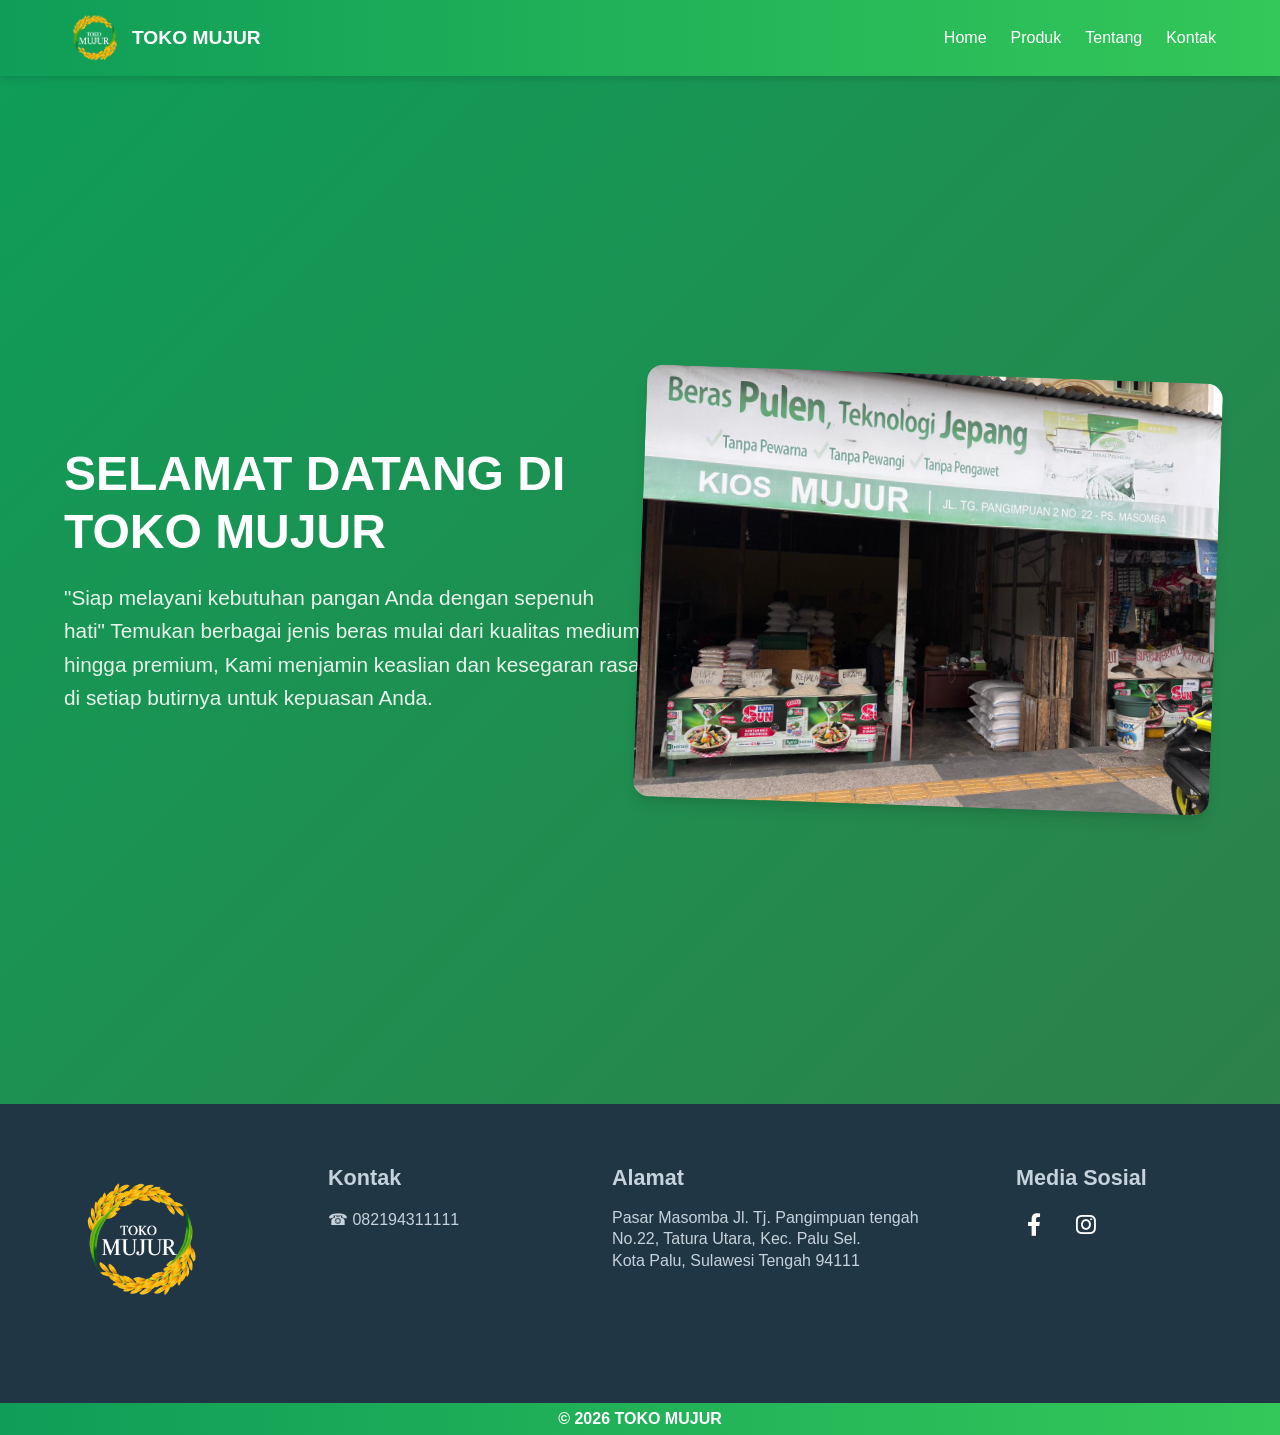
==== commit 09820235: "update logo footer" ====
--- a/index.html
+++ b/index.html
@@ -76,12 +76,12 @@
           </div>
 
           <div class="col contact">
-            <h4>Contact</h4>
+            <h4>Kontak</h4>
             <p><span aria-hidden="true">&#9742;</span> 082194311111</p>
           </div>
 
           <div class="col address">
-            <h4>Address</h4>
+            <h4>Alamat</h4>
             <address>
               Pasar Masomba Jl. Tj. Pangimpuan tengah No.22, Tatura Utara, Kec.
               Palu Sel.<br />Kota Palu, Sulawesi Tengah 94111
@@ -89,7 +89,7 @@
           </div>
 
           <div class="col">
-            <h4>Connect with us</h4>
+            <h4>Media Sosial</h4>
             <div class="social-links">
               <a
                 class="social-link facebook"
--- a/css/footer.css
+++ b/css/footer.css
@@ -77,29 +77,6 @@
   display: block;
 }
 
-.footer .footer-container .top-side .facebook {
-  border-radius: 50%;
-  background: #1877f2;
-  padding: 7px;
-}
-
-.footer .footer-container .top-side .instagram {
-  border-radius: 10px;
-  background:
-    radial-gradient(circle at 32% 98%, #fed373 0 18%, transparent 19%),
-    radial-gradient(circle at 12% 95%, #f15245 0 33%, transparent 34%),
-    linear-gradient(
-      135deg,
-      #405de6,
-      #833ab4 28%,
-      #c13584 50%,
-      #e1306c 70%,
-      #fd1d1d 88%,
-      #f77737
-    );
-  padding: 6px;
-}
-
 .footer .footer-container .bottom-side {
   background: linear-gradient(90deg, #0f9d58, #34c759);
   color: #ffffff;
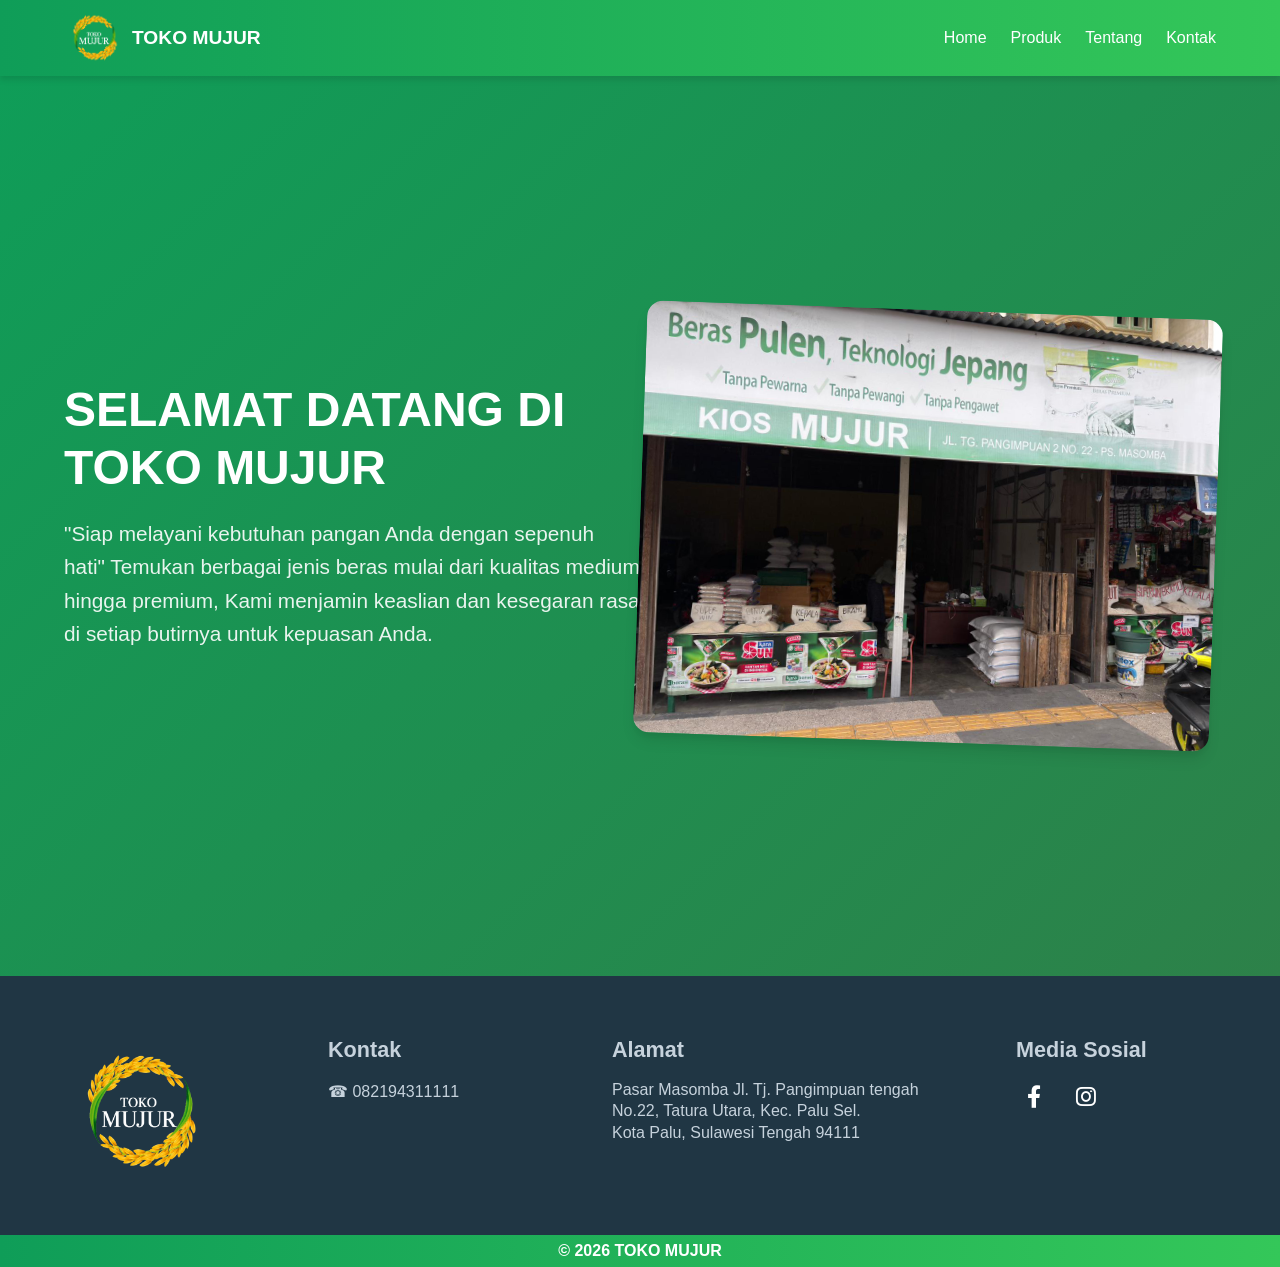
==== commit a3957216: "finish" ====
--- a/index.html
+++ b/index.html
@@ -32,8 +32,8 @@
           <li class="menu-item"><a href="contact.html">Kontak</a></li>
         </ul>
         <button
-          class="toggle"
-          aria-label="Toggle Navigation"
+          class="button-menu"
+          aria-label="button-menu Navigation"
           aria-expanded="false"
         >
           <span></span>
--- a/css/style.css
+++ b/css/style.css
@@ -1,3 +1,7 @@
+*, *::before, *::after {
+  box-sizing: border-box;
+}
+
 body {
   margin: 0;
   padding: 0;
@@ -63,7 +67,7 @@
   color: #a8f0c6;
 }
 
-.navbar .navbar-container .toggle {
+.navbar .navbar-container .button-menu {
   display: none;
   width: 44px;
   height: 44px;
@@ -78,7 +82,7 @@
   gap: 5px;
 }
 
-.navbar .navbar-container .toggle span {
+.navbar .navbar-container .button-menu span {
   display: block;
   width: 22px;
   height: 2px;
@@ -89,15 +93,15 @@
     opacity 0.25s ease;
 }
 
-.navbar .navbar-container .toggle.is-open span:nth-child(1) {
+.navbar .navbar-container .button-menu.is-open span:nth-child(1) {
   transform: translateY(7px) rotate(45deg);
 }
 
-.navbar .navbar-container .toggle.is-open span:nth-child(2) {
+.navbar .navbar-container .button-menu.is-open span:nth-child(2) {
   opacity: 0;
 }
 
-.navbar .navbar-container .toggle.is-open span:nth-child(3) {
+.navbar .navbar-container .button-menu.is-open span:nth-child(3) {
   transform: translateY(-7px) rotate(-45deg);
 }
 
@@ -146,7 +150,7 @@
     padding: 0.5rem 1rem;
   }
 
-  .navbar .navbar-container .toggle {
+  .navbar .navbar-container .button-menu {
     display: inline-flex;
   }
 
